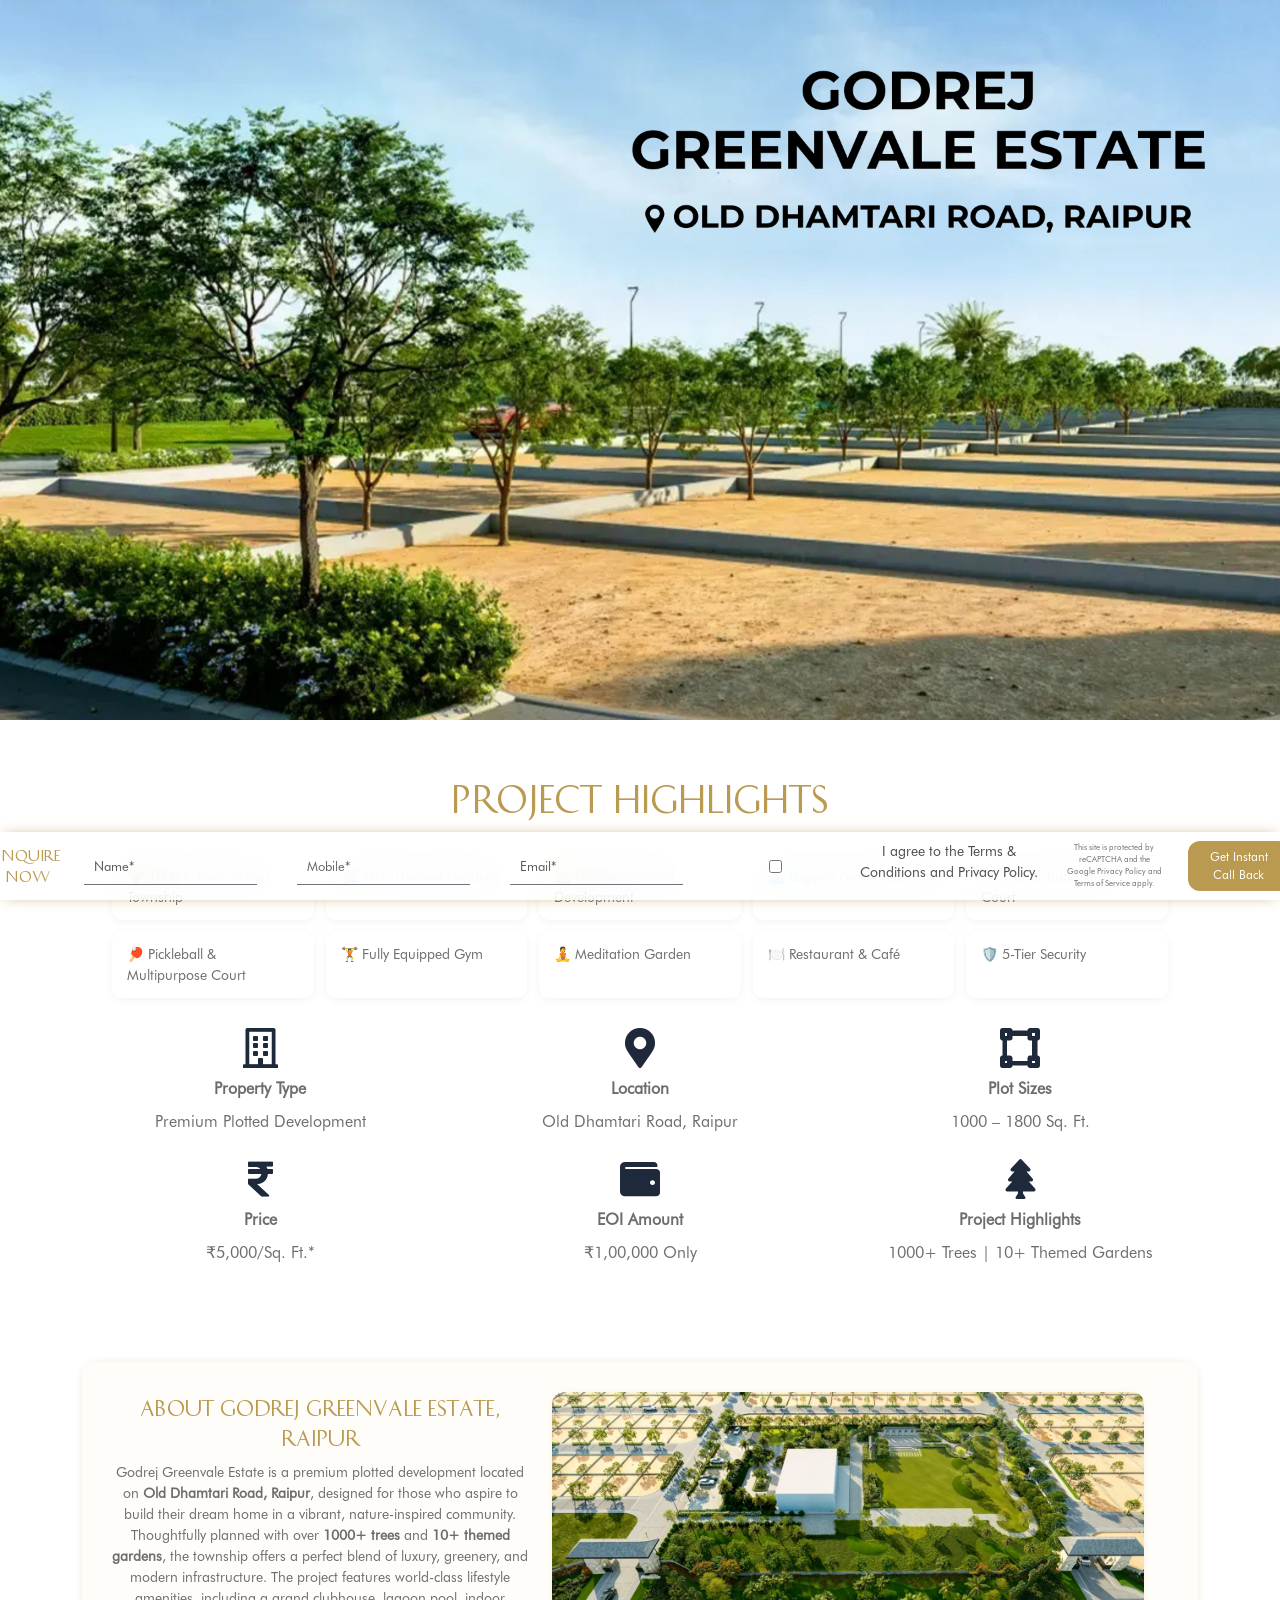
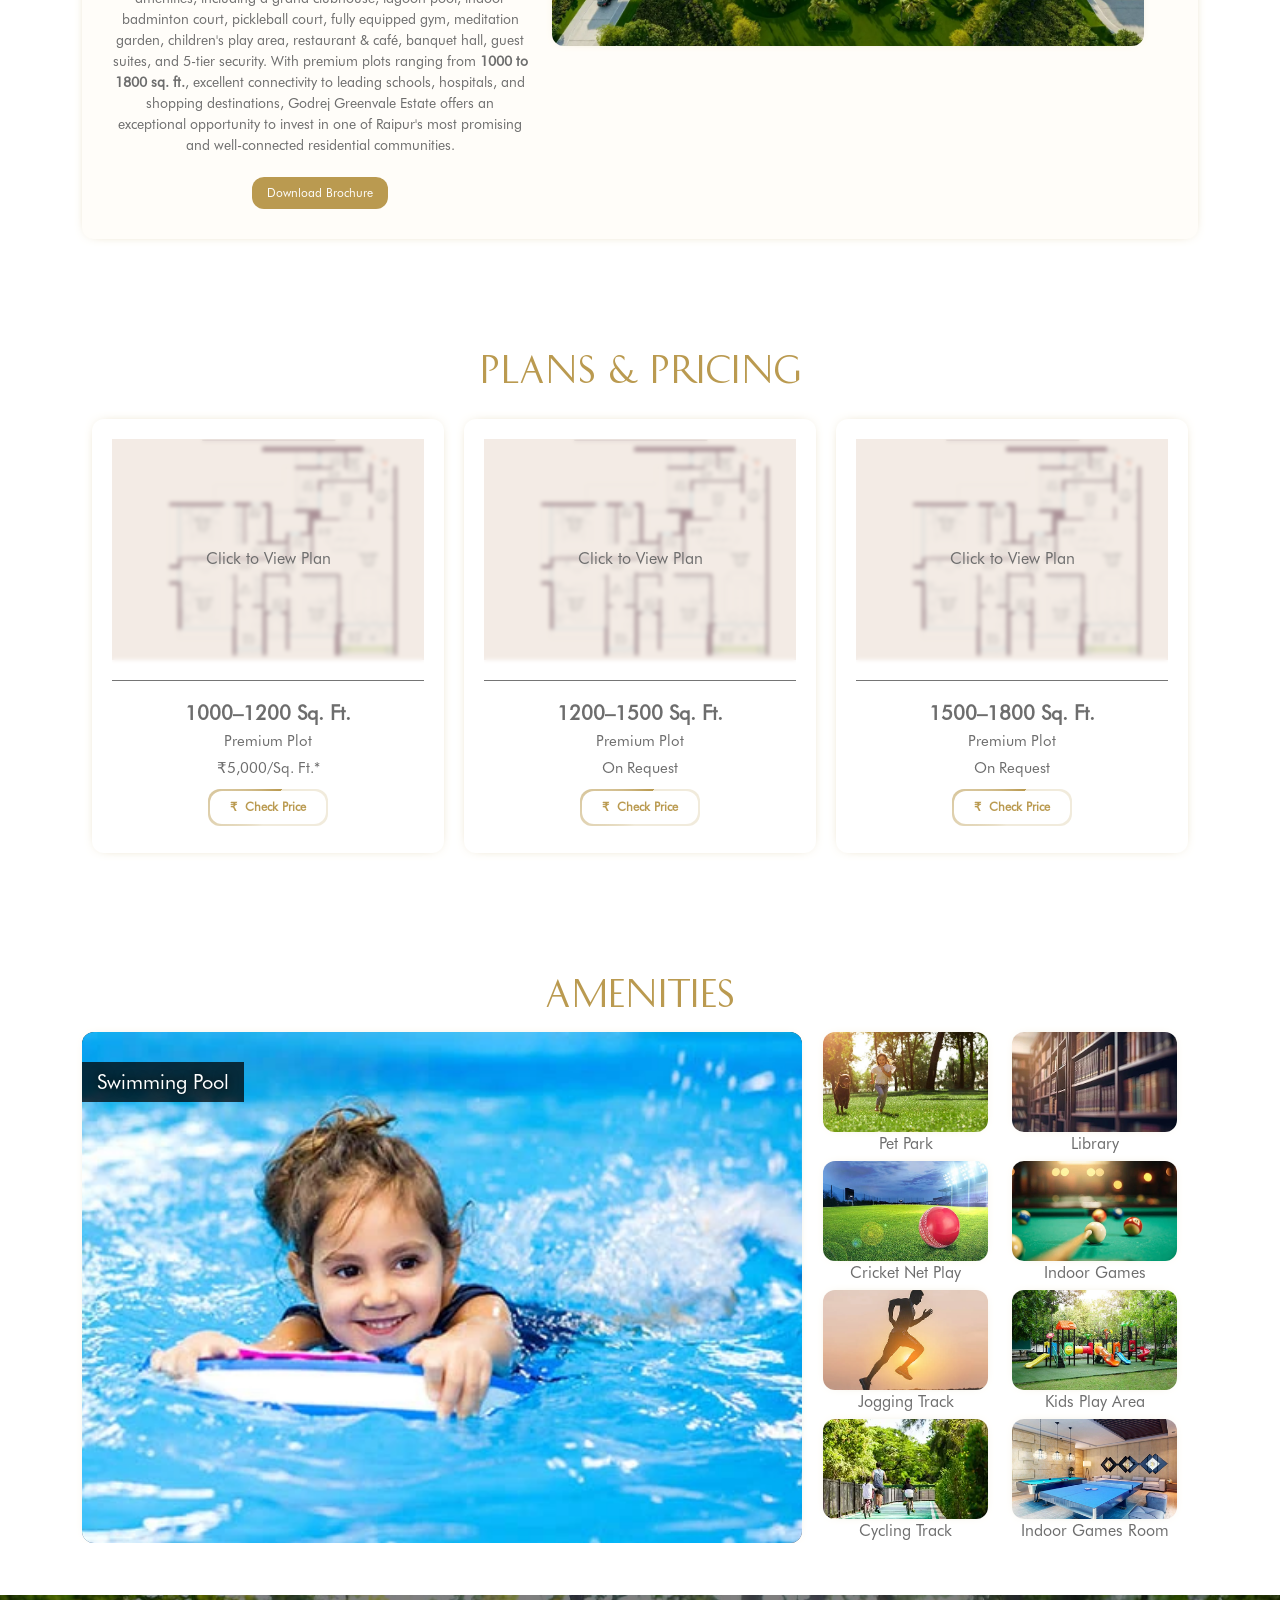
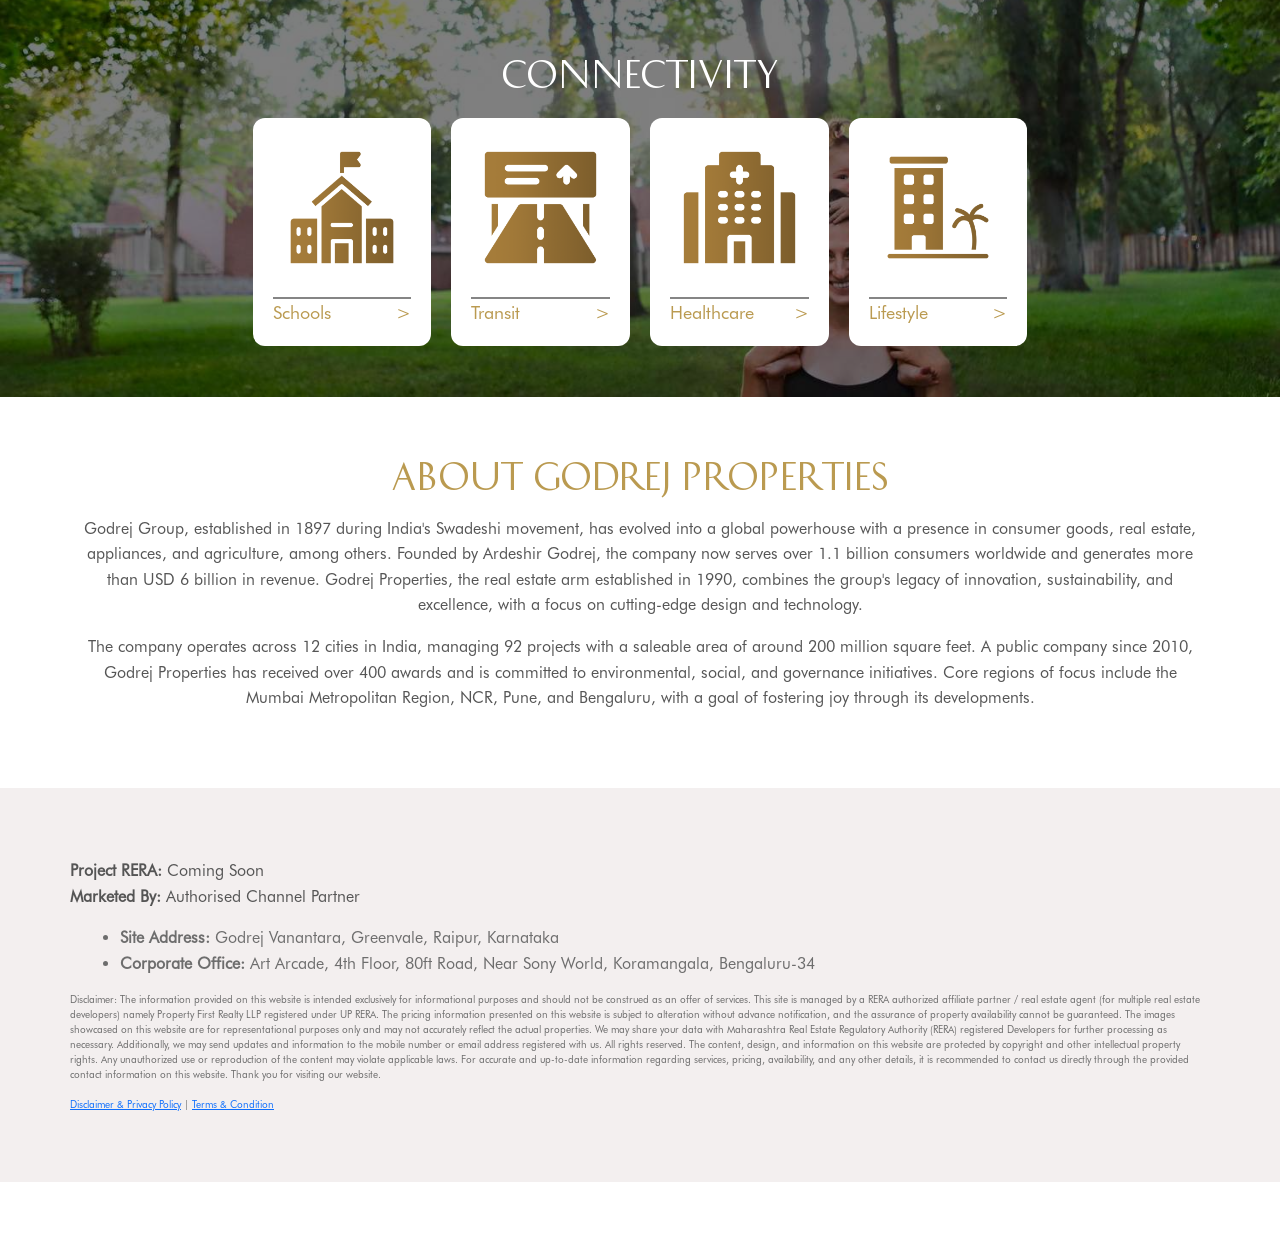
==== index.html @ f6c6b433 "first commit" ====
<!DOCTYPE html>

<html lang="en">

  <head>

    <meta charset="UTF-8">

    <title>Godrej Greenvale Estate – Old Dhamtari Road, Raipur</title>

    <meta name="viewport" content="width=device-width, initial-scale=1" />



    <meta name="description" content="Godrej Greenvale Estate is a premium plotted development on Old Dhamtari Road, Raipur, offering plots from 1000–1800 sq. ft., 1000+ trees, 10+ themed gardens, world-class amenities, and exclusive pre-launch benefits.">

<meta name="keywords" content="Godrej Greenvale Estate, Godrej Greenvale Raipur, Godrej Plots Raipur, Godrej Properties Raipur, Premium Plots Raipur, Old Dhamtari Road Raipur, Godrej New Launch Raipur, Residential Plots Raipur, Plotted Development Raipur, Godrej Greenvale Estate Raipur">





    <!-- Stylesheets -->



    <link rel="stylesheet" href="assets/css/docs.theme.min.css" media="print" onload="this.media='all'" />

    <noscript><link rel="stylesheet" href="assets/css/docs.theme.min.css"></noscript>

	  <link href="https://cdnjs.cloudflare.com/ajax/libs/font-awesome/5.15.1/css/all.min.css" rel="stylesheet" type="text/css" />





    <!-- Owl Stylesheets -->

    <link

      rel="stylesheet"

      href="assets/owlcarousel/owl.carousel.min.css"

       media="print" onload="this.media='all'"

    />

    <link

      rel="stylesheet"

      href="assets/owlcarousel/owl.theme.default.min.css"

       media="print" onload="this.media='all'"

    />





    <!-- Fonts -->



    <link rel="preconnect" href="https://fonts.googleapis.com">

    <link rel="preconnect" href="https://fonts.gstatic.com" crossorigin>



    <link rel="preload" href="https://fonts.googleapis.com/css2?family=Nanum+Myeongjo:wght@400;700;800&display=swap">



<!-- <link rel="icon" href="img/godrejfavicon.png" type="image/png"> -->

    <!-- Bootstrap -->



    <link href="https://cdn.jsdelivr.net/npm/bootstrap@5.1.3/dist/css/bootstrap.min.css" rel="stylesheet" crossorigin="anonymous" media="print" onload="this.media='all'" />

    <noscript><link rel="stylesheet" href="https://cdn.jsdelivr.net/npm/bootstrap@5.1.3/dist/css/bootstrap.min.css"></noscript>







    <link

      rel="stylesheet"

      href="https://cdn.jsdelivr.net/npm/intl-tel-input@24.3.4/build/css/intlTelInput.css"

    />

    <script

      src="https://code.jquery.com/jquery-3.7.1.min.js"

      integrity="sha256-/JqT3SQfawRcv/BIHPThkBvs0OEvtFFmqPF/lYI/Cxo="

      crossorigin="anonymous"

    ></script>

    <script src="https://code.jquery.com/ui/1.13.1/jquery-ui.min.js"></script>

    <link rel="stylesheet" href="https://code.jquery.com/ui/1.13.1/themes/base/jquery-ui.css">



    <link rel="stylesheet" href="css/slide-to-submit.css" />

 <script src="assets/owlcarousel/owl.carousel.min.js" ></script>

 <link rel="stylesheet" href="css/main.css" />








<style>



html,body{

  padding: 0;

  margin: 0;

  color: #6d6d6d;

}





</style>





<!-- Meta Pixel Code -->

<script>

!function(f,b,e,v,n,t,s)

{if(f.fbq)return;n=f.fbq=function(){n.callMethod?

n.callMethod.apply(n,arguments):n.queue.push(arguments)};

if(!f._fbq)f._fbq=n;n.push=n;n.loaded=!0;n.version='2.0';

n.queue=[];t=b.createElement(e);t.async=!0;

t.src=v;s=b.getElementsByTagName(e)[0];

s.parentNode.insertBefore(t,s)}(window, document,'script',

'https://connect.facebook.net/en_US/fbevents.js');

fbq('init', '1120155716761265');

fbq('track', 'PageView');

</script>

<noscript><img height="1" width="1" style="display:none"

src="https://www.facebook.com/tr?id=1120155716761265&ev=PageView&noscript=1"

/></noscript>

<!-- End Meta Pixel Code -->





  </head>



  <body class="FuturaBT-Book">



    <header>

         <div class="inner">

        <nav class="navbar navbar-expand-lg bg-body-tertiary">

          <div class="container-fluid">

            <a class="navbar-brand" href="#">

              <img loading="lazy" alt="Godrej Greenvale, Raipur" src="./img/godrej_greenvale_estate_logo.png" alt="">



            </a>

            <button

              class="navbar-toggler"

              type="button"

              data-bs-toggle="collapse"

              data-bs-target="#navbarNav"

              aria-controls="navbarNav"

              aria-expanded="false"

              aria-label="Toggle navigation"

            >

              <span class="navbar-toggler-icon">



              </span>

            </button>

            <div class="collapse navbar-collapse" id="navbarNav">

              <ul class="navbar-nav">

                <li class="nav-item">

                  <a

                    class="nav-link active"

                    id="homenav"

                    aria-current="page"

                    href="#"

                    >Home</a

                  >

                </li>

                <li class="nav-item">

                  <a class="nav-link" href="#Highlights">Overview</a>

                </li>



                <li class="nav-item">

                  <a class="nav-link" href="#Configuration">Pricing</a>

                </li>



    <li class="nav-item">

                  <a class="nav-link" href="#Gallery">Gallery</a>

                </li>



                <li class="nav-item">

                  <a class="nav-link" href="#Aminities">Amenities</a>

                </li>





                <li class="nav-item">

                  <a class="nav-link" href="#Location">Connectivity</a>

                </li>

                <li class="nav-item">

                  <a class="nav-link" href="#About">About Developer</a>



                </li>

                <!-- <li class="nav-item">

                        <a class="nav-link disabled" aria-disabled="true">Disabled</a>

                      </li> -->

              </ul>

            </div>



              <div style="display: flex; align-items: center;" class="hidNavmenu">



              <div class="poppins-semibold hideContact phoneEnq poppins-regular" style="font-size: 14px; margin-right: 10px;">

                    <img loading="lazy" alt="Ocean Towers" style="width: 30px" src="./img/callus.gif" alt="">

                    +91 7899200300



              </div>

              <button

              class="enquireNowBtn formPopTrigger"

              data-formtype="Download Brochure"

            >

              <!-- <img loading="lazy" alt="Godrej City" src="./img/downloadnew.gif" alt=""> -->



              Download Brochure

            </button>

            </div>

            <button

              class="enquireNowBtn formPopTrigger"

              id="popload"

              style="display: none"

              data-formtype="Enquire Now"

            >

              Enquire Now

            </button>

          </div>

        </nav>

      </div>

    </header>



    <section class="banner active" id="banner">

      <div class="bannerShrink">



	<div class="carousel-item active">

					<img src="img/godrej_greenvale_banner.png" class="d-none d-md-block" style="width: 100%;" alt="Godrej Green reserve">

					<img src="img/godrej_greenvale_banner_vertical.png" class="d-block d-md-none full-screen-img" alt="Godrej Green reserve">

				</div>



  <!-- <video class="videobanner" autoplay="" muted="" loop="" playsinline="" id="vid" preload="auto" class="fullscreen-bg__video">

        <source class="item" src="./img/greenbn.mp4" poster="thumb-without-logo.png" type="video/mp4" media="(max-width: 768px)" type="video/mp4">

        <source class="item" src="./img/bannermn.mp4" poster="thumb-without-logo.png" media="(min-width: 769px)" type="video/mp4">



      </video> -->



       


          <!-- <div class="offerImage">

            <img loading="lazy" src="./img/banner.png" alt="">

          </div> -->











        </div>



      </div>



    </section>







    <!-- hello -->



    <section class="Highlights" id="Highlights" data-index="">

      <div class="container">

        <div class="top">

          <div class="sectitle HistoryPro ">Project Highlights</div>

         

        </div>
     <div class="highlight-grid">

  <div class="highlight-item">🌳 1000+ Trees Across Township</div>
  <div class="highlight-item">🌿 10+ Themed Gardens</div>
  <div class="highlight-item">🏡 Premium Plotted Development</div>
  <div class="highlight-item">🏊 Lagoon Pool & Kids' Pool</div>
  <div class="highlight-item">🏸 Indoor Badminton Court</div>
  <div class="highlight-item">🏓 Pickleball & Multipurpose Court</div>
  <div class="highlight-item">🏋️ Fully Equipped Gym</div>
  <div class="highlight-item">🧘 Meditation Garden</div>
  <div class="highlight-item">🍽️ Restaurant & Café</div>
  <div class="highlight-item">🛡️ 5-Tier Security</div>

</div>

      </div>



      <div class="container ">

          <div class="types">

 <ul class="property-list">

  <li>
    <div>
      <i class="far fa-building"></i>
      <strong>Property Type</strong>
      <span>Premium Plotted Development</span>
    </div>
  </li>

  <li>
    <div>
      <i class="fas fa-map-marker-alt"></i>
      <strong>Location</strong>
      <span>Old Dhamtari Road, Raipur</span>
    </div>
  </li>

  <li>
    <div>
      <i class="fas fa-vector-square"></i>
      <strong>Plot Sizes</strong>
      <span>1000 – 1800 Sq. Ft.</span>
    </div>
  </li>

  <li>
    <div>
      <i class="fas fa-rupee-sign"></i>
      <strong>Price</strong>
      <span>₹5,000/Sq. Ft.*</span>
    </div>
  </li>

  <li>
    <div>
      <i class="fas fa-wallet"></i>
      <strong>EOI Amount</strong>
      <span>₹1,00,000 Only</span>
    </div>
  </li>

  <li>
    <div>
      <i class="fas fa-tree"></i>
      <strong>Project Highlights</strong>
      <span>1000+ Trees | 10+ Themed Gardens</span>
    </div>
  </li>

</ul>

</div>



      </div>

      <br />

      <br />

      <br />

      <br />

      <div class="container">

        <div class="downloadBrochureOuter altBack">

          <div class="row">



            <div class="col-12 col-md-5">

              <div class="dnTextOuter">



                <div class="dnTextInner" style="

    font-size: 14px;">

  <div class="sectitle HistoryPro appearText" style="margin-bottom:10px; font-size:20px;">
  About Godrej Greenvale Estate, Raipur
</div>

<div class="aboutContent">
Godrej Greenvale Estate is a premium plotted development located on <strong>Old Dhamtari Road, Raipur</strong>, designed for those who aspire to build their dream home in a vibrant, nature-inspired community. Thoughtfully planned with over <strong>1000+ trees</strong> and <strong>10+ themed gardens</strong>, the township offers a perfect blend of luxury, greenery, and modern infrastructure.

The project features world-class lifestyle amenities, including a grand clubhouse, lagoon pool, indoor badminton court, pickleball court, fully equipped gym, meditation garden, children's play area, restaurant & café, banquet hall, guest suites, and 5-tier security. With premium plots ranging from <strong>1000 to 1800 sq. ft.</strong>, excellent connectivity to leading schools, hospitals, and shopping destinations, Godrej Greenvale Estate offers an exceptional opportunity to invest in one of Raipur's most promising and well-connected residential communities.
</div>

                 <br>



                  <div class="dnBroBtnOuter">

                    <a href="./brochure.pdf" id="aboutDB" download="Mumbai's No. 1 Luxury Developer - Brochure" disabled>

                    <button

                      class="enquireNowBtn formPopTrigger appearText zoomIn "

                      data-formtype="Download Brochure"

                    >

                    <!-- <img loading="lazy" alt="Godrej Greenvale, Raipur" src="./img/downloadnew.gif" alt=""> -->

                      Download Brochure

                    </button>

                  </a>

                  </div>

                </div>

              </div>

            </div>





            <div class="col-12 col-md-7">

              <div class="dnHeroimageOuter videoTigger appearText zoomIn" id="mainVideo">



               <img loading="lazy" alt="Godrej Greenvale, Raipur" src="./img/B2.webp" alt="">



              </div>

            </div>



          </div>

        </div>

      </div>

    </section>





    <style>

      .custom0 .item{

        transition: .2s ease-in;

      }

      .owlactiveclass{

        transform: scale(1.1) !important;

      }

    </style>

    <script>

      $(document).ready(function () {

        var owl = $(".custom0");



        owl.owlCarousel({

          margin: 20,

          nav: true,

          loop: false,

          dots: false,



          responsive: {

            0: {

              loop: true,

              margin: 10,

              center: true,

              startPosition: 0,

              nav: true,

              navElement: "v",

              slideBy: 1,

              // autoWidth: true,

              items: 1.3,

            },

            600: {

              items: 3,

            },

            1000: {

              loop: true,

              center: true,

              dots: false,

              startPosition: 0,

              nav: true,

              navElement: "v",

              slideBy: 1,

              // autoWidth: true,

              items: 4,

            },

            // 1380: {

            //   loop: false,

            //   center: true,

            //   dots: false,

            //   startPosition: 1,

            //   nav: true,

            //   // autoWidth: true,

            //   items: 4.5,

            // },

          },

        });

        owl.on('changed.owl.carousel', function(event) {



          setTimeout(()=>{

// $(event.target).find('.owl-item').css('owlactiveclass');

var currentItem = $(event.target).find('.owl-item.center .item');



    // Remove 'active' class from all items

      $(event.target).find('.owl-item .item').removeClass('owlactiveclass');



      // Add 'active' class to the current item

      currentItem.addClass('owlactiveclass');

          },100)







            })

      });

    </script>













    <section class="Configuration" id="Configuration" data-element="">

      <div class="container">

        <div class="top">

          <div class="sectitle HistoryPro  appearText">Plans & Pricing</div>



        </div>











        <div class="bottom">

          <div class="bodyContent">

            <!-- <div class="owl-carousel custom2 owl-theme appearText"> -->



              <div id="tower2" class="hideConfig showConfig">

              <div class="row">















              <div class="item col-12 col-md-4 " id="3BHK">



                <div class="fpOuter zoomIn altBack">

                  <!-- <div class="bestSellerOuter">Best Seller</div> -->

                <div class="floorplanImg floorplanbackDrop formPopTrigger"

                data-formtype="View Floor Plan"

                data-configDetails="3 BHK"

                data-redirect="3BHK"

                >

                  <img loading="lazy" alt="Godrej Greenvale, Raipur" src="img/floorplan/floorplan1.webp" alt="" />

                </div>

                <div class="floorPlanBottom">

                  <div class="congigDetails">

                   <span style="font-size:20px;">
    <b>1000–1200 Sq. Ft.</b><br>
    <font style="font-size:15px;">Premium Plot</font><br>
    <font style="font-size:15px;">₹5,000/Sq. Ft.*</font>
  </span>


                    <br />

                    <!-- <div class="configSQ">



                     Experience Golf-Facing view in our spacious 3BHK homes

                    </div> -->

                    <!-- <br /> -->

                    <span class="poppins-italic" style="font-size: 15px"

                      >

                      <!-- (Carpet Area) -->

                    </span>

                  </div>

                  <div class="AnimatePrice">

                    <div

                      class="enquireNowBtn formPopTrigger"

                      data-formtype="Check Price"

                      data-configDetails="3 BHK"

                      data-redirect="3BHK"

                    >

                      <b>

                        <span class="starting">Starting&nbsp;</span>



                        <span class="actual_price" data-checkprice="Price Request Initiated"><span style="font-family: monospace">₹</span>&nbsp; Check Price</span>

                      </b>

                    </div>

                  </div>

                </div>

                </div>

              </div>
               <div class="item col-12 col-md-4 " id="3BHK">



                <div class="fpOuter zoomIn altBack">

                  <!-- <div class="bestSellerOuter">Best Seller</div> -->

                <div class="floorplanImg floorplanbackDrop formPopTrigger"

                data-formtype="View Floor Plan"

                data-configDetails="3 BHK"

                data-redirect="3BHK"

                >

                  <img loading="lazy" alt="Godrej Greenvale, Raipur" src="img/floorplan/floorplan1.webp" alt="" />

                </div>

                <div class="floorPlanBottom">

                  <div class="congigDetails">

                    <span style="font-size:20px;">
    <b>1200–1500 Sq. Ft.</b><br>
    <font style="font-size:15px;">Premium Plot</font><br>
    <font style="font-size:15px;">On Request</font>
  </span>

                    <br />

                    <!-- <div class="configSQ">



                     Experience Golf-Facing view in our spacious 3BHK homes

                    </div> -->

                    <!-- <br /> -->

                    <span class="poppins-italic" style="font-size: 15px"

                      >

                      <!-- (Carpet Area) -->

                    </span>

                  </div>

                  <div class="AnimatePrice">

                    <div

                      class="enquireNowBtn formPopTrigger"

                      data-formtype="Check Price"

                      data-configDetails="3 BHK"

                      data-redirect="3BHK"

                    >

                      <b>

                        <span class="starting">Starting&nbsp;</span>



                        <span class="actual_price" data-checkprice="Price Request Initiated"><span style="font-family: monospace">₹</span>&nbsp; Check Price</span>

                      </b>

                    </div>

                  </div>

                </div>

                </div>

              </div>
               <div class="item col-12 col-md-4 " id="3BHK">



                <div class="fpOuter zoomIn altBack">

                  <!-- <div class="bestSellerOuter">Best Seller</div> -->

                <div class="floorplanImg floorplanbackDrop formPopTrigger"

                data-formtype="View Floor Plan"

                data-configDetails="3 BHK"

                data-redirect="3BHK"

                >

                  <img loading="lazy" alt="Godrej Greenvale, Raipur" src="img/floorplan/floorplan1.webp" alt="" />

                </div>

                <div class="floorPlanBottom">

                  <div class="congigDetails">

                    <span style="font-size:20px;">
    <b>1500–1800 Sq. Ft.</b><br>
    <font style="font-size:15px;">Premium Plot</font><br>
    <font style="font-size:15px;">On Request</font>
  </span>

                    <br />

                    <!-- <div class="configSQ">



                     Experience Golf-Facing view in our spacious 3BHK homes

                    </div> -->

                    <!-- <br /> -->

                    <span class="poppins-italic" style="font-size: 15px"

                      >

                      <!-- (Carpet Area) -->

                    </span>

                  </div>

                  <div class="AnimatePrice">

                    <div

                      class="enquireNowBtn formPopTrigger"

                      data-formtype="Check Price"

                      data-configDetails="3 BHK"

                      data-redirect="3BHK"

                    >

                      <b>

                        <span class="starting">Starting&nbsp;</span>



                        <span class="actual_price" data-checkprice="Price Request Initiated"><span style="font-family: monospace">₹</span>&nbsp; Check Price</span>

                      </b>

                    </div>

                  </div>

                </div>

                </div>

              </div>
              </div>

            </div>















            </div>

            <!-- </div> -->

          </div>

        </div>

      </div>

    </section>



    <script>

      $(document).ready(function () {

        var owl = $(".custom2");

        owl.owlCarousel({

          margin: 10,

          nav: true,

          loop: true,

          startPosition: 0,

          navElement: "v",

          center: true,

          dots: false,

          responsive: {

            0: {

              margin: 25,

              loop: false,

              center: false,

              dots: false,

              startPosition: 0,

              nav: true,

              navElement: "v",

              slideBy: 1,

              // autoWidth: true,

              items: 3,

            },

            600: {

              margin: 25,

              loop: false,

              center: false,

              dots: false,

              startPosition: 0,

              nav: true,

              navElement: "v",

              slideBy: 1,

              // autoWidth: true,

              items: 3,

            },

            1000: {

              margin: 25,

              loop: false,

              center: false,

              dots: false,

              startPosition: 0,

              nav: true,

              navElement: "v",

              slideBy: 1,

              // autoWidth: true,

              items: 3,

            },

            // 1380: {

            //   margin: 25,

            //   loop: false,

            //   center: true,

            //   dots: false,

            //   startPosition: 1,

            //   nav: true,

            //   // autoWidth: true,

            //   items: 4.5,

            // },

          },

        });

      });

    </script>



 <!-- <section class="Gallery" id="Gallery" data-index="">

      <div class="container">

        <div class="top">

          <div class="sectitle HistoryPro  appearText">Gallery</div>

         

        </div>

      </div>



      <div class="bodyContent nanum-myeongjo-regular  ">

        <div class="owl-carousel custom1 owl-theme appearText">





          <div class="item zoomImg zoomIn">

            <img loading="lazy" alt="Godrej Greenvale, Raipur" src="./img/bannerg2.jpg" />

          </div>

          <div class="item zoomImg zoomIn">

            <img loading="lazy" alt="Godrej Greenvale, Raipur" src="./img/bannerg3.jpg" />

          </div>



          <div class="item zoomImg zoomIn">

            <img loading="lazy" alt="Godrej Greenvale, Raipur" src="./img/banarghata1.jpg" />

          </div>



          <div class="item zoomImg zoomIn">

            <img loading="lazy" alt="Godrej Greenvale, Raipur" src="./img/bannargh4.jpg" />

          </div>
          <div class="item zoomImg zoomIn">

            <img loading="lazy" alt="Godrej Greenvale, Raipur" src="./img/gallery/gal07.webp" />

          </div>




        </div>

      </div>

    </section> -->



    <script>

      $(document).ready(function () {

        var owl = $(".custom1");

        owl.owlCarousel({

          margin: 15,

          nav: true,

          loop: true,

          responsive: {

            0: {

              loop: true,

              center: true,

              dots: false,

              startPosition: 1,

              nav: true,

              navElement: "v",

              slideBy: 1,

              
              items: 1.2,

            },

            600: {

              items: 3,

            },

            1000: {

              loop: true,

              center: true,

              dots: false,

              startPosition: 0,

              nav: true,

              navElement: "v",

              slideBy: 1,

              
              

              items: 3,

            },

            
          },

        });

      });

    </script>










    <section class="Aminities" id="Aminities" data-element="">

      <div class="container">

        <div class="top">

          <div class="sectitle HistoryPro  appearText">Amenities</div>

          

        </div>







        <div class="amiOuter">

        <div class="row">

          <div class="col-md-8">

            <div class="displayImage">

              <div class="wideImg appearText" id="amiImg">



                <div class="AmiName">Swimming Pool</div>

                <img loading="lazy" alt="Godrej Greenvale, Raipur"

                  src="./img/amenities/Amenities-1.webp"

                  class="swap-not-active"

                  style="z-index: 1"

                  alt=""

                />

                <img loading="lazy" alt="Godrej Greenvale, Raipur"

                  src="./img/amenities/Amenities-2.webp"

                  class="swap-active"

                  style="z-index: 2"

                  alt=""

                />

              </div>



            </div>

          </div>

          <div class="col-md-4">

            <div class="row" id="amiBtn">

              <div class="col-5 col-md-6 appearText">

                <div class="imgBtn zoomIn">

                  <img loading="lazy" alt="Godrej Greenvale, Raipur" src="./img/amenities/Amenities-3.webp" alt="" />

                </div>

                <div class="imgtext">Pet Park</div>

              </div>

              <div class="col-7 col-md-6 appearText">

                <div class="imgBtn zoomIn">

                  <img loading="lazy" alt="Godrej Greenvale, Raipur" src="./img/amenities/Amenities-4.webp" alt="" />

                </div>

                <div class="imgtext">Library</div>

              </div>

              <div class="w-100"></div>

              <div class="col-7 col-md-6  appearText">

                <div class="imgBtn zoomIn">

                  <img loading="lazy" alt="Godrej Greenvale, Raipur" src="./img/amenities/Amenities-5.webp" alt="" />

                </div>

                <div class="imgtext">Cricket Net Play</div>

              </div>

              <div class="col-5 col-md-6 appearText">

                <div class="imgBtn zoomIn">

                  <img loading="lazy" alt="Godrej Greenvale, Raipur" src="./img/amenities/Amenities-6.webp" alt="" />

                </div>

                <div class="imgtext">Indoor Games</div>

              </div>



              <div class="w-100"></div>

              <div class="col-5 col-md-6  appearText">

                <div class="imgBtn zoomIn">

                  <img loading="lazy" alt="Godrej Greenvale, Raipur" src="./img/amenities/Amenities-7.webp" alt="" />

                </div>

                <div class="imgtext">Jogging Track</div>

              </div>

              <div class="col-7 col-md-6 appearText">

                <div class="imgBtn zoomIn">

                  <img loading="lazy" alt="Godrej Greenvale, Raipur" src="./img/amenities/Amenities-8.webp" alt="" />

                </div>

                <div class="imgtext">Kids Play Area</div>

              </div>



              <div class="w-100"></div>

              <div class="col-7 col-md-6  appearText">

                <div class="imgBtn zoomIn">

                  <img loading="lazy" alt="Godrej Greenvale, Raipur" src="./img/amenities/woodscpe_cyclingtrack.webp" alt="" />

                </div>

                <div class="imgtext" style="margin-bottom: 0px">

                  Cycling Track

                </div>

              </div>

              <div class="col-5 col-md-6  appearText">

                <div class="imgBtn zoomIn">

                  <img loading="lazy" alt="Godrej Greenvale, Raipur" src="./img/amenities/woodscpe_indoorgamesroom.webp" alt="" />

                </div>

                <div class="imgtext" style="margin-bottom: 0px">

Indoor Games Room
                </div>

              </div>





            </div>

          </div>

        </div>

      </div>

      </div>

    </section>







    <section class="Location" id="Location" data-index="">

      <div class="container">

        <div class="top">

          <div class="sectitle HistoryPro  appearText">Connectivity</div>

          <!-- <div class="secsubtitle    appearText">

            This is Subtitle of project Connectivity

          </div> -->

        </div>





        <div class="bodyContent FuturaBT-Book   appearText">







              <div class="outerLoc" >





                <div class="colnew" >

                  <div class="expandConnect" id="connectLoc">

                    <div class="closeExpand">×</div>

                    <div class="locTabsOuter zoomIn">

                      <div class="locIcon">

                        <img loading="lazy" alt="Godrej Greenvale, Raipur" src="./img/connectivity/education.png" alt="">

                      </div>

                      <div class="locItems">

                        <span>Schools</span><span>></span>

                      </div>

                    </div>

                    <div class="conContent" >

                      <div class="conContentInner">

               <ul class="location-list">

  <li>🎓 5 Mins* – GD Goenka School</li>
  <li>🏫 15 Mins* – KPS School</li>
  <li>🎓 20 Mins* – Bhilai Institute of Technology</li>
  <li>📚 30 Mins* – IIM Raipur</li>
  <li>🏛️ 30 Mins* – ITM University</li>

</ul>



                      </div>



                    </div>

                  </div>

                </div>





                <div class="colnew" >

                  <div class="expandConnect" id="connectLoc">

                    <div class="closeExpand">×</div>

                    <div class="locTabsOuter zoomIn">

                      <div class="locIcon">

                        <img loading="lazy" alt="Godrej Greenvale, Raipur" src="./img/connectivity/transit.png" alt="">

                      </div>

                      <div class="locItems   ">

                        <span>Transit</span><span>></span>

                      </div>

                    </div>

                    <div class="conContent" >

                      <div class="conContentInner">
<ul>

  <li>📍 Old Dhamtari Road, Raipur</li>
  <li>🏫 5 Mins* – GD Goenka School</li>
  <li>🏫 15 Mins* – KPS School</li>
  <li>🎓 20 Mins* – Bhilai Institute of Technology</li>
  <li>🏥 20 Mins* – MMI Narayana Hospital</li>
  <li>🛍️ 20 Mins* – Colors Mall</li>
  <li>🏢 20 Mins* – Currency Tower</li>
  <li>🎓 30 Mins* – IIM Raipur</li>
  <li>🏛️ 30 Mins* – ITM University</li>

</ul>



                      </div>



                    </div>

                  </div>

                </div>





                <div class="colnew" >

                  <div class="expandConnect" id="connectLoc">

                    <div class="closeExpand">×</div>

                    <div class="locTabsOuter zoomIn">

                      <div class="locIcon">

                        <img loading="lazy" alt="Godrej Greenvale, Raipur" src="./img/connectivity/hospital.png" alt="">

                      </div>

                      <div class="locItems   ">

                        <span>Healthcare</span><span>></span>

                      </div>

                    </div>

                    <div class="conContent" >

                      <div class="conContentInner">

   <ul>

  <li>🏥 15 Mins* – Medisure Hospital</li>
  <li>🏥 20 Mins* – Ramkrishna Hospital</li>
  <li>🏥 20 Mins* – MMI Narayana Hospital</li>
  <li>🏥 20 Mins* – VY Hospital</li>

</ul>



                      </div>



                    </div>

                  </div>

                </div>





                <div class="colnew" >

                  <div class="expandConnect" id="connectLoc">

                    <div class="closeExpand">×</div>

                    <div class="locTabsOuter zoomIn">

                      <div class="locIcon">

                        <img loading="lazy" alt="Godrej Greenvale, Raipur" src="./img/connectivity/lifestyle.png" alt="">

                      </div>

                      <div class="locItems   ">

                        <span>Lifestyle</span><span>></span>

                      </div>

                    </div>

                    <div class="conContent" >

                      <div class="conContentInner">

                  <ul>

  <li>🛍️ 20 Mins* – Colors Mall</li>
  <li>🏢 20 Mins* – Currency Tower</li>
  <li>🛍️ 25 Mins* – Magneto Mall</li>
  <li>🛍️ 25 Mins* – Zora Mall</li>
  <li>🛍️ 30 Mins* – City Centre Mall</li>
  <li>🏬 Nearby – Daily essentials & convenience stores</li>

</ul>



                      </div>



                    </div>

                  </div>

                </div>















              </div>



              <div class="locMap zoomImg">

                <img loading="lazy" alt="Godrej Greenvale, Raipur" src="./img/locmap2.jpg" alt="">

              </div>



              <div class="locMobile">

                <div class="accordion accordion-flush" id="accordionFlushExample">

                  <div class="accordion-item">

                    <h2 class="accordion-header">

                      <button class="accordion-button collapsed" type="button" data-bs-toggle="collapse" data-bs-target="#flush-collapseOne" aria-expanded="false" aria-controls="flush-collapseOne">

                        <img loading="lazy" alt="Godrej Greenvale, Raipur" src="./img/connectivity/education.png" alt="">

                        Schools

                      </button>

                    </h2>

                    <div id="flush-collapseOne" class="accordion-collapse collapse" data-bs-parent="#accordionFlushExample">

                      <div class="accordion-body">

                        <ul>

                     <li>6 Mins* Drive - Canadian International School</li>
                                                                                <li>6 Mins* Drive - Ryan International School</li>
                                                                                <li>11 Mins* Drive - REVA University</li>
                                                                                <li>12 Mins* Drive - East West College</li>
                                                                                <li>13 Mins* Drive - Mallya Aditi International School</li>
                                                                                <li>15 Mins* Drive - Vidyashilp Academy</li>
                                                                                <li>15 Mins* Drive - Sir M Visvesvarayya Institute of Technology</li>
                                                                                <li>19 Mins* Drive - Presidency College</li>



                        </ul>

                      </div>

                    </div>

                  </div>

                  <div class="accordion-item">

                    <h2 class="accordion-header">

                      <button class="accordion-button collapsed" type="button" data-bs-toggle="collapse" data-bs-target="#flush-collapseTwo" aria-expanded="false" aria-controls="flush-collapseTwo">

                        <img loading="lazy" alt="Godrej Greenvale, Raipur" src="./img/connectivity/transit.png" alt="">

                       Transit

                      </button>

                    </h2>

                    <div id="flush-collapseTwo" class="accordion-collapse collapse" data-bs-parent="#accordionFlushExample">

                      <div class="accordion-body">

                        <ul>

                           <li>NH 44 Airport Road Touch</li>
                                                                                <li>1 Min* - Bagaluru Cross Metro station</li>
                                                                                <li>4 Mins* -  </li>
                                                                                <li>5 Mins* -   Metro station</li>
                                                                                <li>21 Mins* Hebbal</li>
                                                                                <li>22 Mins* Thanisandra</li>
                                                                                <li>28 Mins* RT Nagar</li>
                                                                                <li>32 Mins* HBR Layout</li>
                                                                                <li>34 Mins* Malleshwaram</li>







                        </ul>

                      </div>

                    </div>

                  </div>

                  <div class="accordion-item">

                    <h2 class="accordion-header">

                      <button class="accordion-button collapsed" type="button" data-bs-toggle="collapse" data-bs-target="#flush-collapseThree" aria-expanded="false" aria-controls="flush-collapseThree">

                        <img loading="lazy" alt="Godrej Greenvale, Raipur" src="./img/connectivity/hospital.png" alt="">

                        Healthcare

                      </button>

                    </h2>

                    <div id="flush-collapseThree" class="accordion-collapse collapse" data-bs-parent="#accordionFlushExample">

                      <div class="accordion-body">

                        <ul>

                        <li>1 Min Drive* - Manipal Hospital,  </li>
                                                                                <li>3 Mins Drive* - Cytcare Hospital</li>
                                                                                <li>7 Mins Drive* - Sparsh Hospital</li>
                                                                                <li>13 Mins Drive* - Rainbow Children Hospital</li>
                                                                                <li>16 Mins Drive* - Motherhood Hospital</li>
                                                                                <li>17 Mins Drive* - Manipal Hospital, Hebbal</li>
                                                                                <li>21 Mins Drive* - Aster CMI Hospital</li>
                                                                                <li>22 Mins Drive* - Raipur Baptist Hospital</li>











                        </ul>

                      </div>

                    </div>

                  </div>



                  <div class="accordion-item">

                    <h2 class="accordion-header">

                      <button class="accordion-button collapsed" type="button" data-bs-toggle="collapse" data-bs-target="#flush-collapseFour" aria-expanded="false" aria-controls="flush-collapseThree">

                        <img loading="lazy" alt="Godrej Greenvale, Raipur" src="./img/connectivity/lifestyle.png" alt="">

                        Lifestyle & Entertainment

                      </button>

                    </h2>

                    <div id="flush-collapseFour" class="accordion-collapse collapse" data-bs-parent="#accordionFlushExample">

                      <div class="accordion-body">

                        <ul>



                       <li>10 Mins* Drive - RMZ Galleria Mall</li>
                                                                                <li>13 Mins* Drive - Garuda Mall</li>
                                                                                <li>13 Mins* Drive - Decathlon Anubhava</li>
                                                                                <li>13 Mins* Drive - Forum 13 Degree North (Upcoming)</li>
                                                                                <li>16 Mins* Drive - Phoenix Mall Of Asia</li>
                                                                                <li>18 Mins* Drive - Sahakar Nagar High street</li>
                                                                                <li>26 Mins* Drive - Elements Mall</li>




                        </ul>

                      </div>

                    </div>

                  </div>

                </div>

              </div>





        </div>



      </div>

    </section>

 

          


    <section class="About" id="About" data-index="">

      <div class="container">

        <div class="top">

          <div class="sectitle HistoryPro  appearText">About Godrej Properties</div>

        </div>



        <div class="bodyContent appearText">

          <div class="aboutSection">

       <p>Godrej Group, established in 1897 during India's Swadeshi movement, has evolved into a global powerhouse with a presence in consumer goods, real estate, appliances, and agriculture, among others. Founded by Ardeshir Godrej, the company now serves over 1.1 billion consumers worldwide and generates more than USD 6 billion in revenue. Godrej Properties, the real estate arm established in 1990, combines the group's legacy of innovation, sustainability, and excellence, with a focus on cutting-edge design and technology.
</p>
<p>The company operates across 12 cities in India, managing 92 projects with a saleable area of around 200 million square feet. A public company since 2010, Godrej Properties has received over 400 awards and is committed to environmental, social, and governance initiatives. Core regions of focus include the Mumbai Metropolitan Region, NCR, Pune, and Bengaluru, with a goal of fostering joy through its developments.
       
</p>



        </div>

        </div>

        </section>
<style>
  .dis{
background-color: #f3efef; padding: 70px; width: 100%; box-sizing: border-box;
font-size: 10px;
  }
  /* .imp{
    padding-bottom: 120px;
  } */

  @media only screen and (max-width: 480px) {
  .dis{
    padding: 10px;
  }
}
</style>
        <section class="imp">
          <div class="dis">
 <div class="reraSection" style="font-size: 12px;">
<p>
  <strong>Project RERA:</strong> Coming Soon<br>

  <strong>Marketed By:</strong> Authorised Channel Partner<br>

 
</p>

<ul class="newlist">
  <!-- <li>Project registered under Government of India RERA Act, 2016</li> -->

  
  <!-- <li>
    RERA Project Registration No.: 
    PRM/KA/RERA/1251/310/PR/130526/008653
  </li> -->

  <li>
    <b>Site Address:</b> 
    Godrej Vanantara, Greenvale, Raipur, Karnataka
  </li>

  <li>
    <b>Corporate Office:</b> 
   Art Arcade, 4th Floor, 80ft Road, Near Sony World, Koramangala, Bengaluru-34
  </li>
</ul>
        </div>

        <div class="disclaimer">

          Disclaimer: The information provided on this website is intended exclusively for informational purposes and should not be construed as an offer of services. This site is managed by a RERA authorized affiliate partner / real estate agent (for multiple real estate developers) namely Property First Realty LLP registered under UP RERA. The pricing information presented on this website is subject to alteration without advance notification, and the assurance of property availability cannot be guaranteed. The images showcased on this website are for representational purposes only and may not accurately reflect the actual properties. We may share your data with Maharashtra Real Estate Regulatory Authority (RERA) registered Developers for further processing as necessary. Additionally, we may send updates and information to the mobile number or email address registered with us. All rights reserved. The content, design, and information on this website are protected by copyright and other intellectual property rights. Any unauthorized use or reproduction of the content may violate applicable laws. For accurate and up-to-date information regarding services, pricing, availability, and any other details, it is recommended to contact us directly through the provided contact information on this website. Thank you for visiting our website. 

          



          <br>

          <br>

        </div>

        <div class="privacy"><a href="disclaimer.html" target="_blank">Disclaimer & Privacy Policy</a> | <a href="terms-condition.html" target="_blank">Terms & Condition</a> 
           </div>


</div>
        </section>





    <div class="sliderOuter">

      <!-- <form method="POST" id="form1"> -->

        <!-- <div class="slide-submit nanum-myeongjo-regular  ">

          <button type="submit">

            <img loading="lazy" alt="Godrej Greenvale, Raipur" src="./img/whatapps-ico.png">

          </button>

          <label>  Slide to connect on whatsapp</label>

        </div> -->

      <!-- </form> -->

    </div>





    <form action="send-email.php" method="POST" role="form">

    <footer class="footerSticky altBack">

      <div class="closeform"><img loading="lazy" alt="Godrej Greenvale, Raipur" src="./img/close2.png" alt=""></div>



      <div class="mobileFooter">

        <div class="mobFooterPhone ">

           <a class="phoneOuter" href="tel:+917899200300">

          <div class="   phoneEnq ">

            <img loading="lazy" alt="Godrej Greenvale, Raipur" src="./img/callus.gif" alt="">

            +91 7899200300



          </div>

          </a>

        </div>

        <div class="mobFooterWhatsapp" style="

        background: linear-gradient(195deg, #53d161, #23b73c);



      ">

          <a

          class="whats-pt0 countWhatsApp zoomIn" id="whatsappClick"

         href="https://api.whatsapp.com/send?phone=+917899200300&text=Hi%2C%20I%20am%20Interested%20in%20Godrej%20Greenvale%2C%20Raipur%20Project.%20Please%20share%20the%20project%20Brochure%20%26%20Details%20with%20me.%20Thank%20you."
             target="_blank"

          ><div

            class="enquireNowBtn whatsappClickClass"



          >

            <!-- <img loading="lazy" alt="Godrej Greenvale, Raipur"

              src="./img/whatapps-ico.png"

              alt=""

              id="blink-text"

              class="img-responsive center-block whatsapp-img"

              loading="lazy"

            /> -->



            <img loading="lazy" alt="Godrej Greenvale, Raipur" src="./img/whatsappAnim.gif" alt="">WhatsApp Us

      </div></a

        >

        </div>

      </div>





      <div class="inner">



        <div class="enqtext HistoryPro ">Enquire Now</div>



        <!-- <a class="phoneOuter" href="tel:+917090000779">

          <div class="   phoneEnq">Call us on +91 7090000779</div></a

        > -->

        <div class="enqOffer">Register Here And Avail The Best Offers!!</div>



        <div class="usps">

          <!-- <div class="uspsinner">

            <span style="font-size: 40px;"><b>10:20:30:40</b></span>

            <br>

Exclusive Payment Plan

          </div> -->





          <!-- <div class="uspOuter">

            <img loading="lazy" alt="Godrej Greenvale, Raipur" src="img/1.png" alt="" />

            <div class="uspTxt">Instant <br />Call Back</div>

          </div>



          <div class="uspOuter">

            <img loading="lazy" alt="Godrej Greenvale, Raipur" src="img/2.png" alt="" />

            <div class="uspTxt">Free <br />Site Visit</div>

          </div>



          <div class="uspOuter">

            <img loading="lazy" alt="Godrej Greenvale, Raipur" src="img/3.png" alt="" />

            <div class="uspTxt">Unmatched Price</div>

          </div> -->

        </div>





        <input type="text" class="form-control" placeholder="Name*" required id="username" name="name" />







        <input id="phone" type="tel" name="phone" placeholder="Mobile*"  required/>

        <input id="phone2" type="hidden" name="phone2" placeholder="Mobile*" />



        <input

          type="email"

          class="form-control"

          placeholder="Email*"

          name="email"

          required

        />



        <input

          type="hidden"

          id="typeofForm"

          class="form-control"

          value=""

          name="type"

          required

        />



        <input

          type="hidden"

          id="configDetails"

          class="form-control"

          value=""

          name="config"



        />





        <input type="hidden" id="ipaddress" class="form-control" value="" name="ipaddress" />



        <input type="text" name="date" id="sitevisitform" class="form-control" style="display:none" placeholder="Enter Date*" />
<div style="display: flex;">
<input 
    type="checkbox" 
    name="consent" 
   id="consentCheckbox"
    required
  >
  <label class="form-check-label" for="consentCheckbox">
    I agree to the Terms & Conditions and Privacy Policy.
  </label>
</div>
        <div class="captcha ">

          This site is protected by reCAPTCHA and the <br>Google Privacy Policy and

          Terms of Service apply.

        </div>



        <button type="submit" class="enquireNowBtn zoomIn" id="submitBtn">

          Get Instant Call Back

        </button>







        <div class="or">or</div>



        <a

          class="whats-pt0 countWhatsApp zoomIn" id="whatsappClick"

         href="https://api.whatsapp.com/send?phone=+917899200300&text=Hi%2C%20I%20am%20Interested%20in%20Godrej%20Greenvale%2C%20Raipur%20Project.%20Please%20share%20the%20project%20Brochure%20%26%20Details%20with%20me.%20Thank%20you."
           target="_blank"

          ><div

            class="enquireNowBtn"

            style="

              background: linear-gradient(195deg, #53d161, #23b73c);

              padding: 9.3px 30px;

            "

          >

            <img loading="lazy" alt="Godrej Greenvale, Raipur"

              src="./img/whatapps-ico.png"

              alt=""

              id="blink-text"

              class="img-responsive center-block whatsapp-img"

              loading="lazy"

            />

            Connect On WhatsApp

    </div></a

        >



        <div class="slide-submit">

          <button class="nanum-myeongjo-regular">



            <img loading="lazy" alt="Godrej Greenvale, Raipur" src="./img/swipe-arrow.png">

          </button>

          <label>    Slide to connect on WhatsApp</label>



        </div>



      </div>





    </footer>









    <div class="popupBack"></div>



    <div class="GalleryPopup">

      <div class="closeGallery"><img loading="lazy" alt="Godrej Greenvale, Raipur" src="./img/close2.png" alt=""></div>

      <img loading="lazy" alt="Godrej Greenvale, Raipur" src="" id="galImg" />

    </div>







    <!-- <div class="floatingring"></div> -->



    <div class="enqNowFlotaing formPopTrigger nanum-myeongjo-regular" data-formtype="Enquire Now">

        <img loading="lazy" alt="Godrej Greenvale, Raipur" src="./img/email.png" alt="">

        <!-- Enquire Now -->



    </div>



    <a href="./brochure.pdf" id="dbbtn" download="Mumbai's Top Luxury Developer - Brochure"><div class="dbbtn"></div></a>

    <a href="" id="tabConfigClick" ><div class="tabConfigClick"></div></a>

    <!-- vendors -->



    <script src="js/slide-to-submit.js" async></script>

    <!-- <script>

     $('.slide-submit').slideToSubmit({

		  submitDelay: 1000,

        successText: 'Looks Like You\x27re Human!'

      });



      // Demo only

      $("#form1").submit(function(e) {

        e.preventDefault();

        $('#form1').slideUp();

      });

      $('#reload').click(function() {

        location.reload();

      });

    </script> -->



    <script src="https://cdn.jsdelivr.net/npm/intl-tel-input@24.3.4/build/js/intlTelInput.min.js"></script>

    <script>

      const input2 = document.querySelector("#phone");

      window.intlTelInput(input2, {

        initialCountry: "auto",



        separateDialCode: true,

        strictMode: true,

  geoIpLookup: function(callback) {

    fetch("https://ipapi.co/json")

      .then(function(res) { return res.json(); })

      .then(function(data) { callback(data.country_code); })

      .catch(function() { callback("in"); });

  },

  utilsScript: "https://cdn.jsdelivr.net/npm/intl-tel-input@18.1.1/build/js/utils.js"

});

    </script>



    <script src="assets/vendors/highlight.js" async></script>

    <script src="assets/js/app.js" async></script>



    <script

      src="https://cdn.jsdelivr.net/npm/bootstrap@5.1.3/dist/js/bootstrap.bundle.min.js"

      integrity="sha384-ka7Sk0Gln4gmtz2MlQnikT1wXgYsOg+OMhuP+IlRH9sENBO0LRn5q+8nbTov4+1p"

      crossorigin="anonymous" async

    ></script>



   <script>

	document.addEventListener('contextmenu', event => {

    event.preventDefault();

});

</script>

    <script src="js/main.js"></script>

  </body>

</html>
---- css/slide-to-submit.css ----
orm {
    margin: 10% 25%;
  }
  
  .slide-submit {
    position: relative;
    width: 100%;
    height: 45px;
    line-height: 50px;
    background: #fff;
    padding: 4px;
    border: 1px solid #DDDDDD;
    border-radius: 50px;
    color: #fff;
    overflow: hidden;
    display: flex;
    justify-content: center;
    align-items: center;
    background:linear-gradient(195deg, #53d161, #23b73c);
  }

  .slide-submit button {
    position: absolute;
    top: 0;
    left: 0;
    bottom: 0;
    z-index: 10;
    margin: 4px;
    width: 10%;
    background-color: unset;
    background:#fff;
    /* background-position: center;
    background-size: cover; */
    font-weight: bold;
    color: #4dcd5b;
    border: none;
    padding: 1px;
    border-radius: 2px;
    transition: all 400ms ease-out;
    cursor: pointer;
    border-radius: 40px;
    width: 45px;
    box-shadow: rgb(0 0 0 / 45%) 0px 0px 14px -5px;

    display: flex;
    align-items: center;
    justify-content: center;
  }
  .slide-submit button img{
    height: 50%;
  }

    /* .slide-submit button.submitted {
      width: 97%;
      opacity: 0.8;
    } */
    .slide-submit button.submitted + label {
      display: none;
    }
  .slide-submit label {
    /* position: absolute; */
    z-index: 8;
    /* width: 50%; */
    font-size: 15px;
    text-align: center;
    color: #fff;
    margin-left: 30px;
    /* font-weight: bold; */
  }

  .slide-submit label img{
    width: 40px;
    margin-right: 5px;
  }
---- css/main.css ----
@font-face {
  font-family: FuturaBT-Book;
  src: url(../font/FuturaBT-Book.otf);
}
@font-face {
  font-family: HistoryPro;
  src: url(../font/HistoryPro-Two.woff2);
}
.HistoryPro {
  font-family: HistoryPro;
}

.FuturaBT-Book {
  font-family: FuturaBT-Book;
}

.owl-theme .owl-nav [class*=owl-] {
  font-family: math;
}

.nanum-myeongjo-regular {
  font-family: "Nanum Myeongjo", serif;
  font-weight: 400;
  font-style: normal;
}

.nanum-myeongjo-bold {
  font-family: "Nanum Myeongjo", serif;
  font-weight: 700;
  font-style: normal;
}

.nanum-myeongjo-extrabold {
  font-family: "Nanum Myeongjo", serif;
  font-weight: 800;
  font-style: normal;
}

.AnimatePrice {
  display: inline-block;
  padding: 2px;
  position: relative;
  overflow: hidden;
  border-radius: 12px;
  background: rgba(186, 154, 80, 0.2);
  transition: 1s linear;
}
.AnimatePrice .enquireNowBtn {
  position: relative;
  color: #ba9a50;
  background: #fff;
}

form {
  width: 100%;
  display: flex;
}


.project-highlights {
  background: #f9fafb;
  padding: 20px;
  border-radius: 12px;
  margin-bottom: 25px;
  text-align: center;
}

.highlight-title {
  font-size: 22px;
  font-weight: 600;
  margin-bottom: 15px;
}

.highlight-grid {
  display: grid;
  grid-template-columns: repeat(auto-fit, minmax(180px, 1fr));
  gap: 12px;
  margin: 30px;
}

.highlight-item {
  background: #ffffff;
  padding: 12px 15px;
  border-radius: 10px;
  font-size: 14px;
  font-weight: 500;
  box-shadow: 0 2px 8px rgba(0,0,0,0.05);
  transition: 0.3s;
}

.highlight-item:hover {
  transform: translateY(-3px);
}

.AnimatePrice::before {
  position: absolute;
  content: "";
  background: conic-gradient(from 40deg at 50% 50%, rgba(255, 255, 255, 0) 43%, #ba9a50 100%);
  top: 0;
  left: 0;
  width: 100%;
  height: 100%;
  rotate: 0deg;
}

.AnimatePrice::before {
  animation-name: rotate;
  animation-duration: 3s;
  transform: scale(8);
  animation-iteration-count: infinite;
  animation-timing-function: linear;
}

/* Changes */
.full-screen-img {
  /* height: 100vh;     full screen height */
  width: 100%;       /* take full width */
  object-fit: cover; /* crop nicely without distortion */
}


.property-list {
  list-style: none;
  margin: 0;
  padding: 0;

  display: grid;
  grid-template-columns: 1fr;  /* mobile: 1 per row */
  gap: 1.5rem;
}

.property-list li div {
  display: flex;
  flex-direction: column;  /* icon on top, text below */
  align-items: center;
  text-align: center;
  gap: 0.5rem;
}

.property-list i {
  font-size: 2.5rem; /* bigger icons */
  color: #1e293b;   /* slate-800 */
}

/* Desktop/tablet: 3 per row */
@media (min-width: 768px) {
  .property-list {
    grid-template-columns: repeat(3, 1fr);
  }
}

@keyframes rotate {
  from {
    rotate: 0deg;
  }
  to {
    rotate: 360deg;
  }
}
.row {
  max-width: unset;
}

.owl-carousel .owl-stage-outer {
  overflow: unset !important;
}

.popupBack {
  position: fixed;
  z-index: 20;
  background: rgba(0, 0, 0, 0.4392156863);
  top: 0;
  left: 0;
  width: 100vw;
  height: 100vh;
  display: none;
  -webkit-backdrop-filter: blur(5px);
          backdrop-filter: blur(5px);
}

.GalleryPopup {
  position: fixed;
  display: flex;
  z-index: 21;
  background: #fff;
  top: 50%;
  left: 50%;
  transform: translate(-50%, -50%) scale(0);
  align-items: center;
  justify-content: center;
  transition: 0.3s ease-out;
  overflow: hidden;
  border-radius: 12px;
  width: 70%;
  border-radius: 12px;
}
.GalleryPopup .closeGallery {
  display: inline-block;
  position: absolute;
  color: #fff;
  top: 15px;
  right: 15px;
  width: 15px;
}
.GalleryPopup img {
  width: 100%;
}

header {
  background: #fff;
  -webkit-backdrop-filter: saturate(180%) blur(20px);
          backdrop-filter: saturate(180%) blur(20px);
  position: fixed;
  width: 100%;
  z-index: 20;
  box-shadow: 0 0 14px -5px #ba9a50;
  transition: 0.3s ease-out;
  top: -70px;
}
header .inner {
  margin: auto 5%;
}
header .navbar-brand img {
  width: 190px;
}
header .nav-link {
  color: #000 !important;
  font-size: 14px;
}

@media only screen and (min-width: 1800px) {
  .nav-link {
    font-size: 16px !important;
  }
}
.navbar-collapse {
  flex-grow: 0;
}

.enquireNowBtn {
  background: #ba9a50;
  text-align: center;
  color: #fff;
  border-radius: 12px;
  font-size: 12px;
  align-items: center;
  display: flex;
  justify-content: center;
  padding: 7px 15px;
}
.enquireNowBtn img {
  width: 25px;
  margin-right: 10px;
}

.outer {
  width: 100;
}

section {
  width: 100%;
  padding: 4% 0;
  justify-content: center;
  overflow: hidden;
}

.sectitle {
  font-size: 35px;
  text-align: center;
  color: #ba9a50;
  margin-bottom: 15px;
}

.secsubtitle {
  font-size: 20px;
  text-align: center;
}

.owl-nav {
  display: inline-block;
  float: right;
  margin-right: 10%;
}
.owl-nav .owl-prev, .owl-nav .owl-next {
  border-radius: 12px !important;
  padding: 0px 18px !important;
  font-size: 30px !important;
  color: #000 !important;
}

.banner {
  display: flex;
  align-items: center;
  justify-content: center;
  /* height: 100%; */
  z-index: 2;
  transition: 1s ease-out;
  top: 0;
  left: 0;
  padding: 0;
}

.bannerShrink {
  background-size: cover;
  background-position: center;
  z-index: 9;
  width: 100%;
  height: 100%;
  overflow: hidden;
  position: relative;
  display: flex;
  align-items: center;
  justify-content: left;
}
.bannerShrink .videobanner {
  position: absolute;
  width: 100vw;
  height: 100%;
  -o-object-fit: cover;
     object-fit: cover;
  /* position: fixed; */
  left: 0;
  right: 0;
  top: 0;
  bottom: 0;
  z-index: -1;
}
.bannerShrink .bannerSlider {
  position: absolute;
  top: 0;
  left: 0;
  width: 100%;
  height: 100%;
  z-index: 0;
}
.bannerShrink .bannerSlider .item {
  height: 100%;
  width: 100%;
  background-position: top;
  background-size: cover;
}
.bannerShrink .offerBoxOuter {
  osition: relative;
  width: 100%;
  height: 100%;
  display: flex;
  align-items: center;
  justify-content: center;
  background: rgba(0, 0, 0, 0.4);
  z-index: 1;
}
.bannerShrink .offerBoxOuter .AnimatePrice {
  padding: 5px;
}
.bannerShrink .offerBoxOuter .offerInner {
  opacity: 0;
  position: absolute;
  padding: 20px;
  border-radius: 12px;
  text-align: center;
  color: #fff;
  transition: 1s ease-out;
}
.bannerShrink .offerBoxOuter .offerTitle {
  font-size: 30px;
  position: relative;
}
.bannerShrink .offerBoxOuter .offerTitle img {
  filter: brightness(50);
  width: 15%;
}
.bannerShrink .offerBoxOuter .AnimatePrice {
  background: unset;
}
.bannerShrink .offerBoxOuter .AnimatePrice::before {
  background: unset;
}
.bannerShrink .offerBoxOuter .offerConifg {
  padding: 10px 0px;
  font-size: 20px;
}
.bannerShrink .offerBoxOuter .offerConifg .offerLoc {
  font-size: 15px;
}
.bannerShrink .offerBoxOuter .paymentPlanFig .projnametitle {
  font-size: 60px !important;
}
.bannerShrink .offerBoxOuter .paymentPlanFig .projloctitle {
  font-size: 25px !important;
}
.bannerShrink .offerBoxOuter .offerUSP {
  font-size: 25px;
}
.bannerShrink .offerBoxOuter .offerPaymentplan {
  padding: 20px 0px;
  font-size: 18px;
}
.bannerShrink .offerBoxOuter .offerButtons {
  padding-top: 20px;
  font-size: 20px;
  display: flex;
  justify-content: center;
}
.bannerShrink .offerBoxOuter .offerButtons .enquireNowBtn {
  width: -moz-max-content;
  width: max-content;
  font-size: 20px;
}
.bannerShrink .offerBoxOuter .offerButtons a {
  text-decoration: none;
  width: 100%;
}
.bannerShrink .offerBoxOuter .offerButtons .whatsapp-img {
  width: 27px;
  margin-right: 8px;
}
.bannerShrink .offerBoxOuter .offerButtons .enquireNowBtn {
  background: unset;
  border: 1px solid;
  color: #fff;
      cursor: pointer;
}

.Highlights .item {
  height: 170px;
  padding: 20px;
  border-radius: 12px;
  overflow: hidden;
  position: relative;
  background-position: center;
  background-size: cover;
  color: #fff;
  box-shadow: 0 0 14px -10px #ba9a50;
  margin: 10px 10px;
}
.Highlights .item::before {
  background: rgba(0, 0, 0, 0.3803921569);
  content: "";
  position: absolute;
  top: 0;
  left: 0;
  width: 100%;
  height: 100%;
}
.Highlights .highCont {
  font-size: 20px;
  margin-top: 5px;
  line-height: 27px;
  position: relative;
  text-shadow: 0 0 4px black;
  width: 100%;
  height: 100%;
}
.Highlights .downloadBrochureOuter {
  background: #fffdf9;
  border-radius: 12px;
  padding: 30px;
  position: relative;
  box-shadow: 0 0 14px -8px #ba9a50;
}
.Highlights .dnHeroimageOuter {
  border-radius: 12px;
  overflow: hidden;
  box-shadow: 0 0 14px -10px #ba9a50;
}
.Highlights .dnHeroimageOuter iframe {
  width: 100%;
  height: 100%;
}
.Highlights .dnTextOuter {
  font-size: 30px;
  display: flex;
  align-items: center;
  text-align: left;
  height: 100%;
  justify-content: center;
  text-align: justify;
}
.Highlights .dnTextOuter .secsubtitle {
  text-align: left;
}
.Highlights .dnTextOuter .aboutContent {
  text-align: center;
}
.Highlights .dnTextOuter .dnBroBtnOuter {
  text-align: center;
}
.Highlights .dnTextOuter .enquireNowBtn {
  display: inline-block;
}

.Partners {
  padding-bottom: 100px;
  position: relative;
  background-image: url(../img/dpback.png);
  background-position: bottom;
  background-repeat: no-repeat;
  background-size: contain;
  overflow: hidden;
}
.Partners .container {
  position: relative;
}
.Partners .bodyContent {
  display: flex;
  justify-content: center;
}
.Partners .col-7, .Partners .col-5 {
  justify-content: flex-start;
  display: flex;
  align-items: center;
  font-size: 12px;
  border-bottom: 1px solid rgba(186, 154, 80, 0.2);
  padding: 30px 10px;
}
.Partners .col-7 img, .Partners .col-5 img {
  width: 100px;
}
.Partners .w-100 {
  border-bottom: 1px solid rgba(186, 154, 80, 0.2);
}

@media only screen and (min-width: 1300px) {
  .Partners {
    padding-bottom: 360px;
  }
  .Partners .col-7, .Partners .col-5 {
    justify-content: center;
    text-align: center;
    font-size: 11px;
    border-bottom: 0;
    margin-top: 10px;
    padding: 5px 10px;
  }
}
@media only screen and (min-width: 1440px) {
  .Partners {
    padding-bottom: 480px;
  }
  .Partners .col-7, .Partners .col-5 {
    padding: 5px 10px;
  }
}
.Configuration .container {
  overflow: hidden;
}
.Configuration .container .configTabButtons {
  display: flex;
  justify-content: center;
}
.Configuration .container .configTabButtons .configTabButtonsOuter {
  display: flex;
  justify-content: center;
}
.Configuration .container .configTabButtons .configTabButtonsOuter .TabBtns {
  border: 1px solid #ba9a50;
  border-radius: 12px;
  background: #fff;
  color: #ba9a50;
  font-size: 15px;
  padding: 6px 20px;
  margin: 10px 5px;
  cursor: pointer;
}
.Configuration .container .configTabButtons .configTabButtonsOuter .TabBtns-active {
  background: #ba9a50;
  color: #fff;
}
.Configuration .bodyContent {
  display: flex;
  justify-content: center;
}
.Configuration .bodyContent .hideConfig {
  display: none;
}
.Configuration .bodyContent .showConfig {
  display: flex;
  justify-content: center;
}
.Configuration .bodyContent .row {
  justify-content: center;
}
.Configuration .bodyContent .floorplanbackDrop::before {
  content: "Click to View Plan";
  position: absolute;
  top: 0;
  left: 0;
  width: 100%;
  height: 100%;
  display: flex;
  justify-content: center;
  align-items: center;
  background: rgba(255, 255, 255, 0.5);
  -webkit-backdrop-filter: blur(2px);
          backdrop-filter: blur(2px);
}
.Configuration .bodyContent .floorplanback2Drop::before {
  content: "Request Initiated. Will share soon";
}
.Configuration .item {
  overflow: hidden;
  padding: 10px;
}
.Configuration .item .floorplanImg {
  border-bottom: 1px solid #757575;
  padding-bottom: 20px;
  margin-bottom: 20px;
}
.Configuration .item .floorPlanBottom {
  line-height: 25px;
  text-align: center;
  justify-content: space-between;
  align-items: center;
}
.Configuration .item .floorPlanBottom .congigDetails {
  margin-bottom: 8px;
}
.Configuration .item .floorPlanBottom .congigDetails .configSQ {
  font-size: 12px;
  color: #6d6d6d;
  margin: 10px 0px 10px;
}
.Configuration .item .enquireNowBtn {
  display: inline-block;
  color: #ba9a50;
  padding: 3px 20px;
}
.Configuration .item .fpOuter {
  position: relative;
  background: #ffffff;
  border-radius: 12px;
  overflow: hidden;
  padding: 20px;
  box-shadow: 0 0 14px -8px #ba9a50;
}
.Configuration .item .fpOuter .bestSellerOuter {
  position: absolute;
  top: 0;
  left: 0;
  background: #ba9a50;
  z-index: 1;
  color: #fff;
  padding: 2px 14px;
  border-radius: 0 0 12px;
}

.starting {
  display: none;
}

.Aminities {
  position: relative;
}
.Aminities .container {
  position: relative;
  overflow: hidden;
}
.Aminities .displayImage {
  display: block;
  height: 100%;
}
.Aminities .item {
  height: 170px;
  padding: 20px;
  border-radius: 12px;
  overflow: hidden;
  position: relative;
  background-position: center;
  background-size: cover;
  color: #fff;
  box-shadow: 0 0 14px -7px #ba9a50;
}
.Aminities .item::before {
  background: rgba(0, 0, 0, 0.3);
  content: "";
  position: absolute;
  top: 0;
  left: 0;
  width: 100%;
  height: 100%;
}
@media only screen and (min-width: 1380px) {
  .Aminities .item {
    height: 170px;
    padding: 20px;
    border-radius: 12px;
    background: #fffdf9;
    color: #000;
  }
}
.Aminities .highCont {
  font-size: 22px;
  margin-top: 5px;
  line-height: 27px;
  position: relative;
  text-shadow: 0 0 4px black;
}
.Aminities .downloadBrochureOuter {
  background: #fffdf9;
  border-radius: 12px;
  padding: 30px;
  position: relative;
  box-shadow: 0 0 14px -8px #ba9a50;
}
.Aminities .wideImg {
  display: block;
  height: 100%;
  border-radius: 12px;
  display: flex;
  justify-content: center;
  align-items: center;
  overflow: hidden;
  position: relative;
  box-shadow: 0 0 14px -10px #ba9a50;
}
.Aminities .wideImg .AmiName {
  display: inline-block;
  position: absolute;
  top: 30px;
  left: 0;
  background: rgba(0, 0, 0, 0.7411764706);
  color: #fff;
  z-index: 3;
  padding: 5px 15px 5px 15px;
  text-shadow: 0 0 10px black;
  font-size: 20px;
}
.Aminities .wideImg img {
  position: absolute;
  width: 100%;
  height: 100%;
  -o-object-fit: cover;
     object-fit: cover;
}
.Aminities .imgBtn {
  border-radius: 12px;
  display: block;
  height: 100px;
  overflow: hidden;
  box-shadow: 0 0 14px -10px #ba9a50;
}
.Aminities .imgBtn img {
  width: 100%;
  height: 100%;
  -o-object-fit: cover;
     object-fit: cover;
}
.Aminities .imgtext {
  text-align: center;
  margin-bottom: 5px;
}

.Gallery .owl-stage-outer {
  overflow: unset;
}
.Gallery .item {
  border-radius: 12px;
  overflow: hidden;
  box-shadow: 0 0 14px -10px #ba9a50;
}

.virtual iframe {
  width: 100%;
  height: 60%;
  border-radius: 12px;
  box-shadow: 0 0 14px -5px #000;
  margin-top: 10px;
}

.Video .videoOuter {
  display: flex;
  justify-content: center;
  width: 100%;
  margin-top: 10px;
}
.Video .videoOuter .videoContentOuter {
  width: 70%;
  height: 480px;
  overflow: hidden;
  border-radius: 12px;
}
.Video .videoOuter .videoContentOuter iframe {
  width: 100%;
  height: 100%;
}

.Location {
  position: relative;
  background: #fffdf9;
  background-image: url("../img/bannargh4.jpg");
  background-position: center;
  background-repeat: no-repeat;
  background-size: cover;
  overflow: hidden;
}
.Location .locMap {
  display: none;
}
.Location .sectitle, .Location .secsubtitle {
  color: #ffffff;
}
.Location .bodyContent .locMobile {
  display: none;
}
.Location .bodyContent .outerLoc {
  justify-content: center;
  display: flex;
  margin-top: 20px;
}
.Location .bodyContent .outerLoc .colnew {
  transition: 0.5s ease-out;
  width: 16%;
  margin: 0 10px;
}
.Location .bodyContent .locmapOuter {
  padding: 0px;
}
.Location .bodyContent .expandConnect {
  position: relative;
  background: #fffdf9;
  padding: 0px;
  overflow: hidden;
  width: 100%;
  padding: 0px;
  border-radius: 12px;
  display: flex;
}
.Location .bodyContent .expandConnect .closeExpand {
  display: none;
  position: absolute;
  top: 0px;
  right: 10px;
  font-size: 30px;
  color: grey;
  cursor: pointer;
}
.Location .bodyContent .conContent {
  display: none;
  padding: 10px 0px;
}
.Location .bodyContent .conContent .conContentInner {
  display: flex;
  align-items: center;
  height: 100%;
}
.Location .bodyContent .conContent .conContentInner ul {
  margin: 0;
  font-size: 14px;
}
.Location .bodyContent .locTabsOuter {
  background: #ffffff;
  padding: 20px;
  box-shadow: 0 0 14px -10px #ba9a50;
}
.Location .bodyContent .locTabsOuter .locIcon {
  padding-bottom: 20px;
  display: flex;
  align-items: center;
  justify-content: center;
  cursor: pointer;
}
.Location .bodyContent .locTabsOuter .locIcon img {
  width: 100%;
}
.Location .bodyContent .locTabsOuter .locItems {
  justify-content: space-between;
  display: flex;
  color: #ba9a50;
  padding-top: 10;
  border-top: 2px solid rgba(125, 125, 125, 0.937254902);
  font-size: 18px;
}

.Location::before {
  content: "";
  position: absolute;
  width: 100%;
  height: 100%;
  top: 0;
  left: 0;
  background: rgba(0, 0, 0, 0.5);
}

.About {
  padding-bottom: 10px;
}
.About .bodyContent {
  text-align: center;
}
.About .bodyContent .aboutSection {
  font-size: 14px;
  margin-bottom: 10px;
  text-align: center;
}
.About .bodyContent .reraSection {
  font-size: 13px;
  margin-bottom: 10px;
  text-align: left;
}
.About .bodyContent .disclaimer {
  font-size: 10px;
}
.About .bodyContent .disclaimer .reraimg {
  width: 80px;
  margin-top: 10px;
}
.About .bodyContent .privacy {
  margin-top: 20px;
  font-size: 13px;
  cursor: pointer;
}

.footerPop {
  position: fixed;
  top: 50%;
  left: 50%;
  transform: translate(-50%, -50%);
  background: rgba(255, 255, 255, 0.8);
  -webkit-backdrop-filter: saturate(180%) blur(20px);
          backdrop-filter: saturate(180%) blur(20px);
  z-index: 21;
  box-shadow: 0 0 14px -5px #ba9a50;
  display: flex;
  align-items: center;
  justify-content: center;
  border-radius: 12px;
  overflow: hidden;
  background-image: url(../img/background.webp) !important;
  background-position: center !important;
  background-size: contain !important;
  background-repeat: repeat !important;
}
.footerPop .closeform {
  display: inline-block;
  position: absolute;
  top: 15px;
  right: 15px;
  width: 12px;
}
.footerPop .or {
  margin: 10px 0px;
}
.footerPop a {
  color: unset;
  text-decoration: none;
}
.footerPop .enqtext {
  color: #ba9a50;
  margin-bottom: 10px;
  font-size: 18px;
}
.footerPop .phoneEnq {
  font-size: 17px;
  margin-bottom: 10px;
  color: #ba9a50;
}
.footerPop .enqOffer {
  margin-bottom: 10px;
}
.footerPop .captcha {
  font-size: 8px;
  margin-bottom: 15px;
}
.footerPop .usps {
  display: flex;
  justify-content: center;
  margin-bottom: 20px;
  display: none;
}
.footerPop .usps img {
  width: 40px;
  margin-bottom: 10px;
}
.footerPop .uspOuter {
  width: 31%;
}
.footerPop .inner {
  width: 100%;
  font-size: 15px;
  text-align: center;
  padding: 20px;
}
.footerPop .inner .phoneNumber {
  display: flex;
}
.footerPop .inner input, .footerPop .inner select {
  background: unset;
  border: none;
  box-shadow: none;
  border-bottom: 1px solid #6d767e;
  padding: 5px 10px;
  font-size: 15px;
  border-radius: 0;
}
.footerPop .inner select {
  width: 50%;
  padding: 5px 10px;
  text-align: center;
}
.footerPop .inner .iti {
  width: 100%;
  margin-bottom: 16px;
}
.footerPop .inner .form-control:focus, .footerPop .inner input[type=tel]:focus {
  color: #000;
  background-color: unset;
  border-color: #000;
  outline: 0;
  box-shadow: unset;
}
.footerPop .inner .enquireNowBtn {
  width: 100%;
}
.footerPop .inner .phone {
  width: 100%;
}
.footerPop .inner .whatsapp-img {
  width: 27px;
  margin-right: 8px;
}
.footerPop .inner .slide-submit {
  display: none;
}

.footerSticky {
  position: fixed;
  bottom: 0;
  left: 0%;
  width: 100%;
  background: rgba(255, 255, 255, 0.8);
  -webkit-backdrop-filter: saturate(180%) blur(20px);
          backdrop-filter: saturate(180%) blur(20px);
  z-index: 20;
  box-shadow: 0 0 14px -5px #ba9a50;
  display: flex;
  align-items: center;
  justify-content: center;
  transition: 0.3s ease-out;
}
.footerSticky .closeform {
  display: none;
}
.footerSticky .mobileFooter {
  display: none;
}
.footerSticky a {
  color: unset;
  text-decoration: none;
}
.footerSticky .enqtext {
  color: #ba9a50;
  font-size: 14px;
  display: flex;
  /* width: 130px */
  align-items: center;
}
.footerSticky .phoneOuter {
  display: none;
}
.footerSticky .phoneEnq {
  font-size: 17px;
  margin-bottom: 10px;
  color: #ba9a50;
}
.footerSticky .enqOffer {
  margin-bottom: 20px;
  display: none;
}
.footerSticky .captcha {
  font-size: 8px;
  margin-right: 17px;
  width: 180px;
}
.footerSticky .usps {
  display: none;
  justify-content: space-between;
  margin-bottom: 20px;
}
.footerSticky .usps img {
  width: 40px;
  margin-bottom: 10px;
}
.footerSticky .uspOuter {
  width: 31%;
}
.footerSticky .inner {
  font-size: 15px;
  text-align: center;
  padding: 9px;
  display: flex;
}
.footerSticky .inner .phoneNumber {
  display: flex;
}
.footerSticky .inner input, .footerSticky .inner select {
  background: unset;
  border: none;
  box-shadow: none;
  border-bottom: 1px solid #6d767e;
  padding: 5px 10px;
  font-size: 13px;
  border-radius: 0;
  width: 180px;
  margin: auto 20px;
}
.footerSticky .inner select {
  width: 180px;
  padding: 5px 10px;
  text-align: center;
}
.footerSticky .inner .iti {
  bottom: -5px;
}
.footerSticky .inner .iti__selected-country {
  top: -2px;
}
.footerSticky .inner .form-control:focus, .footerSticky .inner input[type=tel]:focus {
  color: #000;
  background-color: unset;
  border-color: #000;
  outline: 0;
  box-shadow: unset;
}
.footerSticky .inner .whatsapp-img {
  width: 27px;
  margin-right: 8px;
}
.footerSticky .inner .or, .footerSticky .inner .countWhatsApp {
  display: none;
}
.footerSticky .inner .phone {
  width: 100%;
}
.footerSticky .inner .slide-submit {
  display: none;
}

.appearText {
  opacity: 0;
  transition: 0.2s ease-out;
  transform: scale(0.8);
}

.zoomIn {
  transition: 0.5s ease-out;
}

.zoomIn:hover {
  transform: scale(1.02) !important;
  box-shadow: 0 0 20px -5px #ba9a50 !important;
}

@media only screen and (max-width: 600px) {
  .loadingImgOuter img {
    width: 100% !important;
  }
  header nav .navbar-brand {
    padding: 0;
  }
  header nav .navbar-toggler {
    background: url(../img/hamburger.png);
    border: none;
    background-position: center;
    background-size: 50%;
    background-repeat: no-repeat;
    transition: 0.5s ease-out;
  }
  header nav button:hover, header nav button:focus, header nav .button:hover, header nav .button:focus {
    border: none;
  }
  header nav .navbar-toggler:focus {
    box-shadow: none;
  }
  header nav .enquireNowBtn {
    display: none;
  }
  header nav .hideContact {
    display: none;
  }
  header .hidNavmenu {
    display: none !important;
  }
  section {
    padding: 10% 0px;
  }
  .container {
    text-align: center;
    width: 100vw;
  }
  .banner {
    box-shadow: 0 0 14px -5px #000;
  }
  .bannerShrink {
    background-position: top;
    background-size: cover;
    background-repeat: no-repeat;
  }
  .bannerShrink .bannerSlider {
    position: absolute;
    top: -30%;
    left: 0;
    width: 100%;
    height: 100%;
    z-index: 0;
  }
  .bannerShrink .bannerSlider .item {
    height: 100%;
    width: 100%;
    background-position: top;
    background-size: cover;
  }
  .bannerShrink .offerBoxOuter .offerTitle {
    font-size: 15px;
  }
  .bannerShrink .offerBoxOuter .offerTitle img {
    width: 30%;
    margin-bottom: 10px;
  }
  .bannerShrink .offerBoxOuter .offerInner {
    text-align: center;
    transition: 0.6s ease-out;
    font-weight: 600;
    color: #fff;
    border-radius: 12px;
    opacity: 1;
    top: unset;
  }
  .bannerShrink .offerBoxOuter .offerInner .offerUSP {
    font-size: 15px;
    margin-bottom: 10px;
  }
  .bannerShrink .offerBoxOuter .offerInner .AnimatePrice {
    width: 100%;
    position: relative;
    margin: 10px 0px;
    padding: 3px;
    background: rgba(186, 154, 80, 0.2);
  }
  .bannerShrink .offerBoxOuter .offerInner .AnimatePrice::before {
    animation-duration: 5s;
    background: conic-gradient(from 0deg at 50% 50%, rgba(255, 255, 255, 0) 43%, #ba9a50 100%);
  }
  .bannerShrink .offerBoxOuter .offerInner .offerConifg {
    position: relative;
    z-index: 2;
    font-size: 15px;
    padding: 10px 10px;
    border-radius: 12px;
  }
  .bannerShrink .offerBoxOuter .offerInner .offerLoc {
    font-size: 15px;
  }
  .bannerShrink .offerBoxOuter .offerInner .paymentPlanFig {
    font-size: 15px;
    margin: 10px 0px;
  }
  .bannerShrink .offerBoxOuter .offerInner .paymentPlanFig .projnametitle {
    font-size: 30px !important;
  }
  .bannerShrink .offerBoxOuter .offerInner .paymentPlanFig .projloctitle {
    font-size: 15px !important;
  }
  .bannerShrink .offerBoxOuter .offerInner .offerButtons {
    padding-top: 10px;
    display: flex;
    justify-content: center;
  }
  .bannerShrink .offerBoxOuter .offerInner .offerButtons #sitevisit {
    font-size: 15px;
  }
  .top {
    text-align: left;
    margin-bottom: 10px;
  }
  .top .sectitle {
    font-size: 20px;
  }
  .top .secsubtitle {
    font-size: 20px;
  }
  .Highlights {
    padding-bottom: 10px;
  }
  .Highlights .downloadBrochureOuter {
    padding: 30px 10px;
    text-align: center;
    display: flex;
    justify-content: center;
  }
  .Highlights .downloadBrochureOuter .dnHeroimageOuter {
    margin-top: 20px;
  }
  .Highlights .downloadBrochureOuter .dnTextOuter {
    text-align: center;
    height: unset;
  }
  .Highlights .downloadBrochureOuter .dnTextOuter .dnTextInner {
    text-align: center;
  }
  .Highlights .downloadBrochureOuter .dnTextOuter .secsubtitle {
    text-align: center;
  }
  .Highlights .downloadBrochureOuter .dnTextOuter #mainVideo {
    margin-top: 20px;
  }
  .virtual iframe {
    width: 100%;
    height: 40%;
  }
  .Configuration .container .configTabButtons {
    display: block;
  }
  .Configuration .container .bottom .bodyContent #tower2 {
    display: inline-flex;
    justify-content: center;
  }
  .Configuration .container .bottom .bodyContent .hideConfig {
    justify-content: center;
  }
  .Configuration .container .bottom .AnimatePrice::before {
    background: conic-gradient(from 0deg at 50% 50%, rgba(255, 255, 255, 0) 43%, #ba9a50 100%);
    transform: scale(20);
  }
  .Aminities .col-md-8 {
    display: none;
  }
  .Aminities .amiOuter {
    display: flex;
    justify-content: center;
  }
  .Location {
    padding: 25% 0px;
  }
  .Location .bodyContent .outerLoc {
    display: none;
  }
  .Location .bodyContent .locMap {
    display: none;
    border-radius: 12px;
    overflow: hidden;
    margin-bottom: 10px;
    box-shadow: 0 0 14px -5px rgba(186, 154, 80, 0.2);
  }
  .Location .bodyContent .locMobile {
    display: block;
    border-radius: 12px;
    overflow: hidden;
    box-shadow: 0 0 14px -5px rgba(186, 154, 80, 0.2);
  }
  .Location .bodyContent .locMobile .accordion-button:not(.collapsed) {
    background-color: rgba(186, 154, 80, 0.2);
  }
  .Location .bodyContent .locMobile button:hover, .Location .bodyContent .locMobile button:focus, .Location .bodyContent .locMobile .button:hover, .Location .bodyContent .locMobile .button:focus {
    background-color: rgba(186, 154, 80, 0.2);
    color: #000;
  }
  .Location .bodyContent .locMobile .accordion-button:focus {
    box-shadow: unset;
  }
  .Location .bodyContent .locMobile .accordion-button:focus {
    border-color: #ba9a50;
  }
  .Location .bodyContent .locMobile .accordion-button:not(.collapsed)::after {
    filter: brightness(0);
  }
  .Location .bodyContent .locMobile .accordion-button:not(.collapsed) {
    color: #000;
  }
  .Location .bodyContent .locMobile .accordion-button {
    padding: 10px 15px;
    font-size: 18px;
  }
  .Location .bodyContent .locMobile .accordion-button img {
    width: 40px;
    margin-right: 15px;
  }
  .Location .bodyContent .locMobile ul {
    text-align: left;
    padding: 0px;
  }
  .footerPop {
    width: 90%;
  }
  .footerSticky .closeform {
    display: none;
  }
  .footerSticky .mobileFooter {
    width: 100%;
    display: flex;
    justify-content: center;
    align-items: center;
  }
  .footerSticky .mobileFooter .mobFooterPhone, .footerSticky .mobileFooter .mobFooterWhatsapp {
    width: 50%;
    text-align: center;
    height: 50px;
    display: flex;
    align-items: center;
    justify-content: center;
  }
  .footerSticky .mobileFooter .mobFooterPhone .enquireNowBtn, .footerSticky .mobileFooter .mobFooterWhatsapp .enquireNowBtn {
    font-size: 14px !important;
  }
  .footerSticky .mobileFooter .mobFooterPhone img, .footerSticky .mobileFooter .mobFooterWhatsapp img {
    width: 35px;
  }
  .footerSticky .mobileFooter .phoneOuter {
    display: block;
  }
  .footerSticky .mobileFooter .phoneOuter .phoneEnq {
    font-size: 14px !important;
  }
  .footerSticky .mobileFooter .phoneOuter .phoneEnq {
    margin: 0;
  }
  .footerSticky .mobileFooter .enquireNowBtn {
    border-radius: 0;
    background: unset;
    padding: 0;
    display: block;
    width: 100%;
    display: flex;
  }
  .footerSticky .inner {
    display: none;
  }
  .footerPop .inner .countWhatsApp {
    display: none;
  }
  .footerPop .inner .slide-submit {
    display: flex;
  }
  .footerPop .inner .enqtext {
    font-size: 20px;
    margin-bottom: 10px;
  }
  .GalleryPopup {
    width: 100%;
    border-radius: 0;
  }
  .GalleryPopup .closeGallery {
    top: 10px;
    right: 10px;
    width: 15px;
  }
}
.enqNowFlotaing {
  display: none;
  position: fixed;
  bottom: 60px;
  right: 10px;
  background: #A57C3A;
  /* writing-mode: vertical-rl; */
  /* text-orientation: mixed; */
  color: #fff;
  /* transform: rotate(180deg); */
  padding: 9px;
  box-shadow: 0 0 14px -5px #000;
  border-radius: 12px;
  z-index: 1;
  width: 55px;
}

.altBack {
  background-image: url(../img/background.webp) !important;
  background-position: center !important;
  background-size: contain !important;
  background-repeat: repeat !important;
}

.floorplanbackDrop {
  position: relative;
}

.floatingring {
  position: fixed;
  border: 1px solid #ede4d2;
  width: 300px;
  height: 300px;
  top: 50%;
  left: 50%;
  transform: translate(-50%, -50%);
  border-radius: 300px;
  z-index: -1;
}/*# sourceMappingURL=main.css.map */
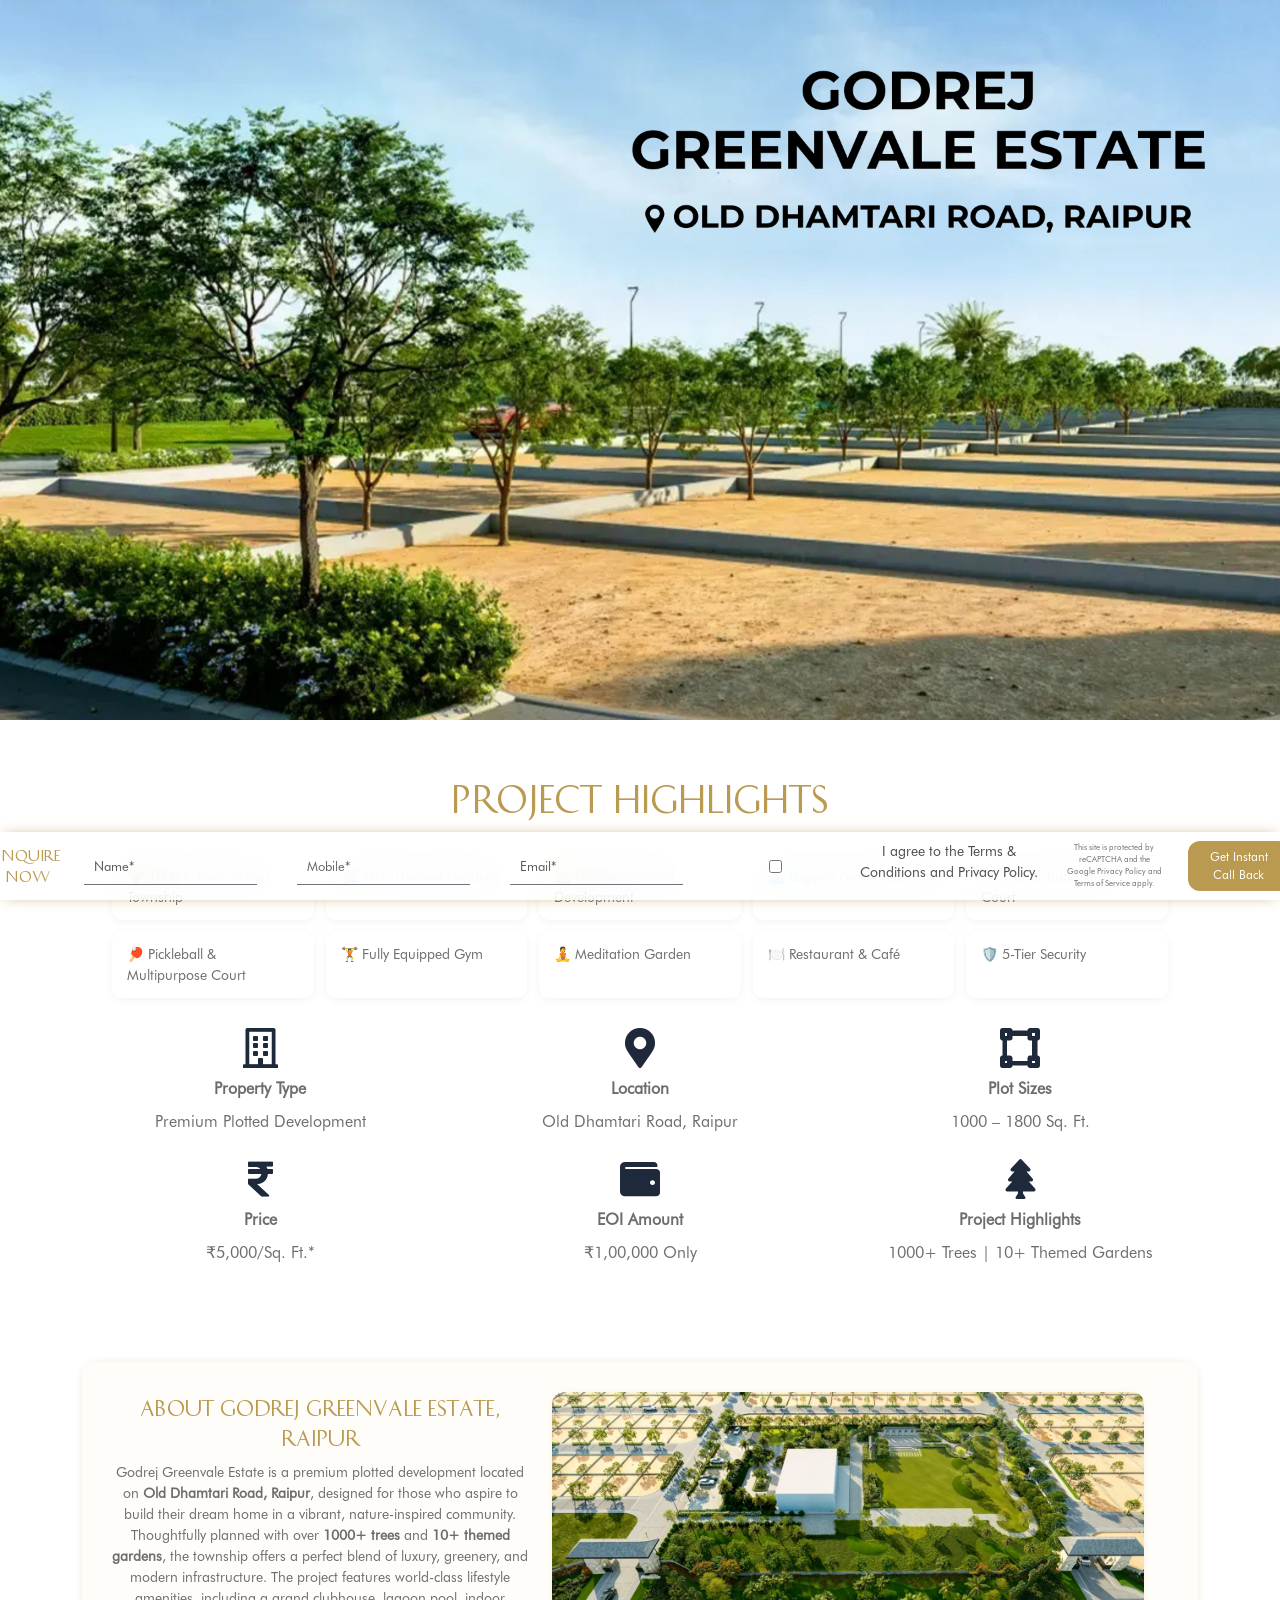
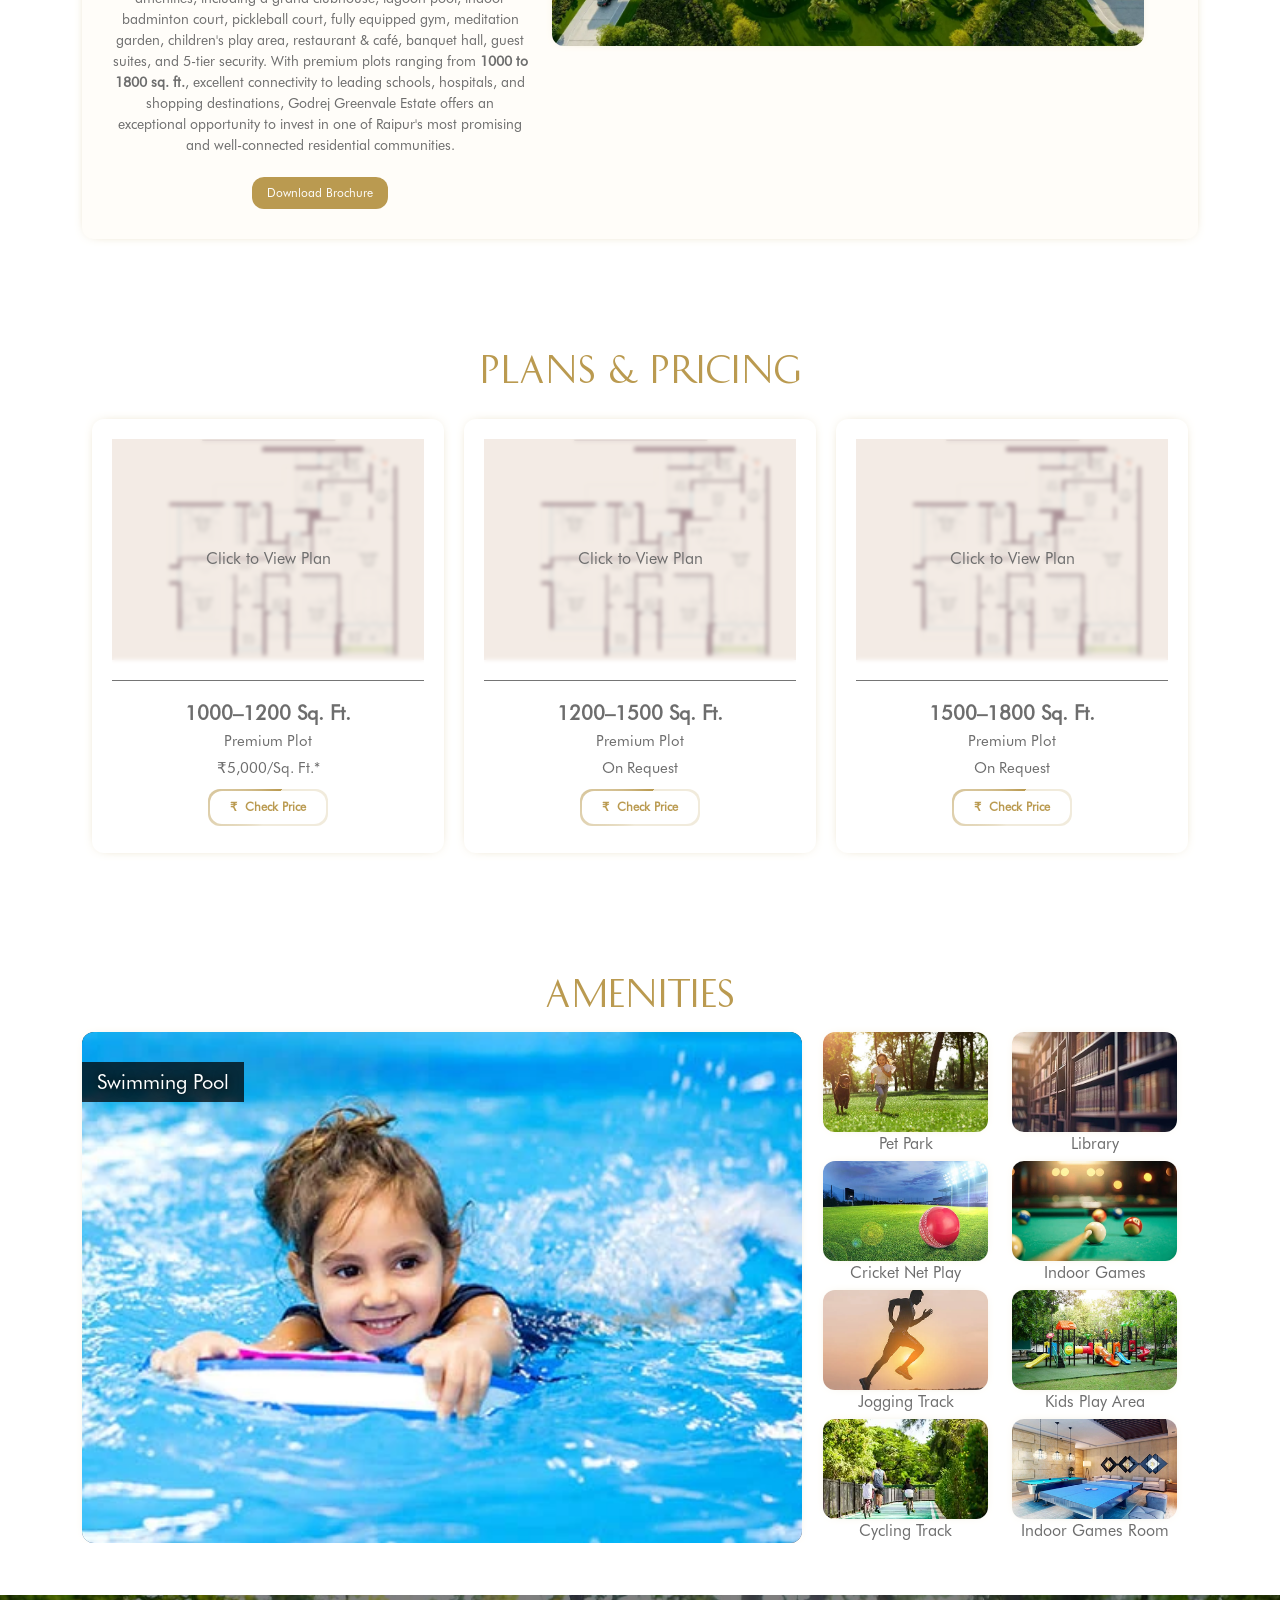
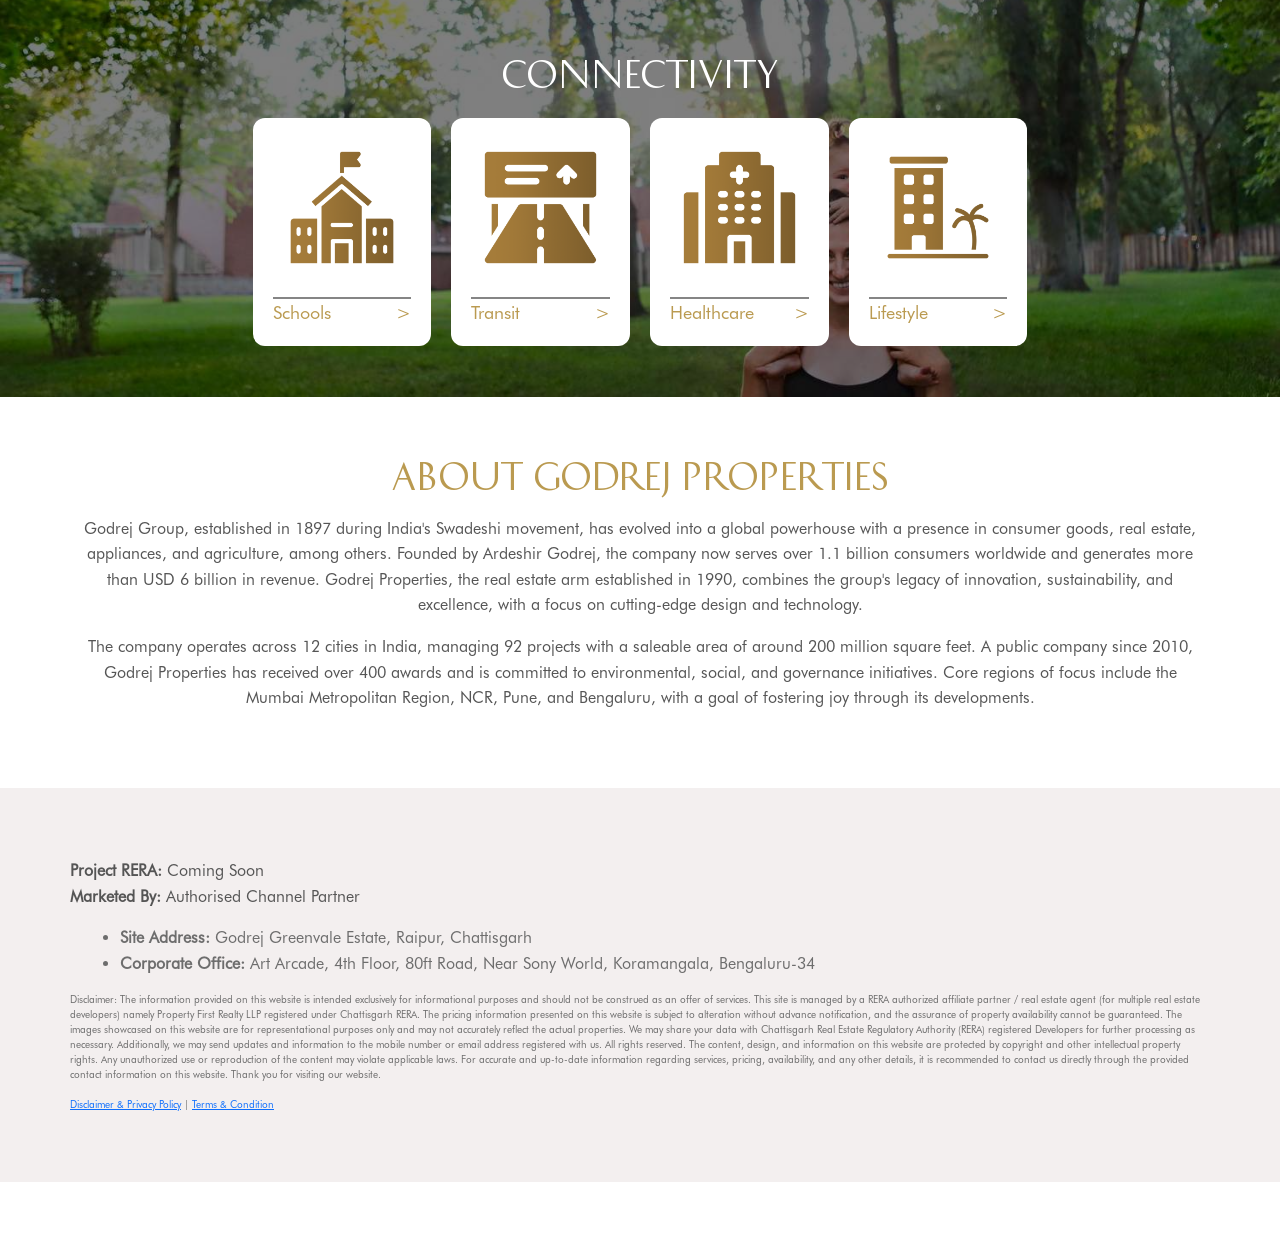
==== commit df2dd7cc: "done changes.." ====
--- a/index.html
+++ b/index.html
@@ -1681,7 +1681,7 @@
 
                       <div class="conContentInner">
 
-               <ul class="location-list">
+               <ul class="">
 
   <li>🎓 5 Mins* – GD Goenka School</li>
   <li>🏫 15 Mins* – KPS School</li>
@@ -1912,15 +1912,11 @@
 
                         <ul>
 
-                     <li>6 Mins* Drive - Canadian International School</li>
-                                                                                <li>6 Mins* Drive - Ryan International School</li>
-                                                                                <li>11 Mins* Drive - REVA University</li>
-                                                                                <li>12 Mins* Drive - East West College</li>
-                                                                                <li>13 Mins* Drive - Mallya Aditi International School</li>
-                                                                                <li>15 Mins* Drive - Vidyashilp Academy</li>
-                                                                                <li>15 Mins* Drive - Sir M Visvesvarayya Institute of Technology</li>
-                                                                                <li>19 Mins* Drive - Presidency College</li>
-
+                    <li>🎓 5 Mins* – GD Goenka School</li>
+  <li>🏫 15 Mins* – KPS School</li>
+  <li>🎓 20 Mins* – Bhilai Institute of Technology</li>
+  <li>📚 30 Mins* – IIM Raipur</li>
+  <li>🏛️ 30 Mins* – ITM University</li>
 
 
                         </ul>
@@ -1951,16 +1947,15 @@
 
                         <ul>
 
-                           <li>NH 44 Airport Road Touch</li>
-                                                                                <li>1 Min* - Bagaluru Cross Metro station</li>
-                                                                                <li>4 Mins* -  </li>
-                                                                                <li>5 Mins* -   Metro station</li>
-                                                                                <li>21 Mins* Hebbal</li>
-                                                                                <li>22 Mins* Thanisandra</li>
-                                                                                <li>28 Mins* RT Nagar</li>
-                                                                                <li>32 Mins* HBR Layout</li>
-                                                                                <li>34 Mins* Malleshwaram</li>
-
+                           <li>📍 Old Dhamtari Road, Raipur</li>
+  <li>🏫 5 Mins* – GD Goenka School</li>
+  <li>🏫 15 Mins* – KPS School</li>
+  <li>🎓 20 Mins* – Bhilai Institute of Technology</li>
+  <li>🏥 20 Mins* – MMI Narayana Hospital</li>
+  <li>🛍️ 20 Mins* – Colors Mall</li>
+  <li>🏢 20 Mins* – Currency Tower</li>
+  <li>🎓 30 Mins* – IIM Raipur</li>
+  <li>🏛️ 30 Mins* – ITM University</li>
 
 
 
@@ -1995,14 +1990,11 @@
 
                         <ul>
 
-                        <li>1 Min Drive* - Manipal Hospital,  </li>
-                                                                                <li>3 Mins Drive* - Cytcare Hospital</li>
-                                                                                <li>7 Mins Drive* - Sparsh Hospital</li>
-                                                                                <li>13 Mins Drive* - Rainbow Children Hospital</li>
-                                                                                <li>16 Mins Drive* - Motherhood Hospital</li>
-                                                                                <li>17 Mins Drive* - Manipal Hospital, Hebbal</li>
-                                                                                <li>21 Mins Drive* - Aster CMI Hospital</li>
-                                                                                <li>22 Mins Drive* - Raipur Baptist Hospital</li>
+                        <li>🏥 15 Mins* – Medisure Hospital</li>
+  <li>🏥 20 Mins* – Ramkrishna Hospital</li>
+  <li>🏥 20 Mins* – MMI Narayana Hospital</li>
+  <li>🏥 20 Mins* – VY Hospital</li>
+
 
 
 
@@ -2046,14 +2038,12 @@
 
 
 
-                       <li>10 Mins* Drive - RMZ Galleria Mall</li>
-                                                                                <li>13 Mins* Drive - Garuda Mall</li>
-                                                                                <li>13 Mins* Drive - Decathlon Anubhava</li>
-                                                                                <li>13 Mins* Drive - Forum 13 Degree North (Upcoming)</li>
-                                                                                <li>16 Mins* Drive - Phoenix Mall Of Asia</li>
-                                                                                <li>18 Mins* Drive - Sahakar Nagar High street</li>
-                                                                                <li>26 Mins* Drive - Elements Mall</li>
-
+                       <li>🛍️ 20 Mins* – Colors Mall</li>
+  <li>🏢 20 Mins* – Currency Tower</li>
+  <li>🛍️ 25 Mins* – Magneto Mall</li>
+  <li>🛍️ 25 Mins* – Zora Mall</li>
+  <li>🛍️ 30 Mins* – City Centre Mall</li>
+  <li>🏬 Nearby – Daily essentials & convenience stores</li>
 
 
 
@@ -2152,7 +2142,7 @@
 
   <li>
     <b>Site Address:</b> 
-    Godrej Vanantara, Greenvale, Raipur, Karnataka
+    Godrej Greenvale Estate, Raipur, Chattisgarh
   </li>
 
   <li>
@@ -2164,7 +2154,7 @@
 
         <div class="disclaimer">
 
-          Disclaimer: The information provided on this website is intended exclusively for informational purposes and should not be construed as an offer of services. This site is managed by a RERA authorized affiliate partner / real estate agent (for multiple real estate developers) namely Property First Realty LLP registered under UP RERA. The pricing information presented on this website is subject to alteration without advance notification, and the assurance of property availability cannot be guaranteed. The images showcased on this website are for representational purposes only and may not accurately reflect the actual properties. We may share your data with Maharashtra Real Estate Regulatory Authority (RERA) registered Developers for further processing as necessary. Additionally, we may send updates and information to the mobile number or email address registered with us. All rights reserved. The content, design, and information on this website are protected by copyright and other intellectual property rights. Any unauthorized use or reproduction of the content may violate applicable laws. For accurate and up-to-date information regarding services, pricing, availability, and any other details, it is recommended to contact us directly through the provided contact information on this website. Thank you for visiting our website. 
+          Disclaimer: The information provided on this website is intended exclusively for informational purposes and should not be construed as an offer of services. This site is managed by a RERA authorized affiliate partner / real estate agent (for multiple real estate developers) namely Property First Realty LLP registered under Chattisgarh RERA. The pricing information presented on this website is subject to alteration without advance notification, and the assurance of property availability cannot be guaranteed. The images showcased on this website are for representational purposes only and may not accurately reflect the actual properties. We may share your data with Chattisgarh Real Estate Regulatory Authority (RERA) registered Developers for further processing as necessary. Additionally, we may send updates and information to the mobile number or email address registered with us. All rights reserved. The content, design, and information on this website are protected by copyright and other intellectual property rights. Any unauthorized use or reproduction of the content may violate applicable laws. For accurate and up-to-date information regarding services, pricing, availability, and any other details, it is recommended to contact us directly through the provided contact information on this website. Thank you for visiting our website. 
 
           
 
